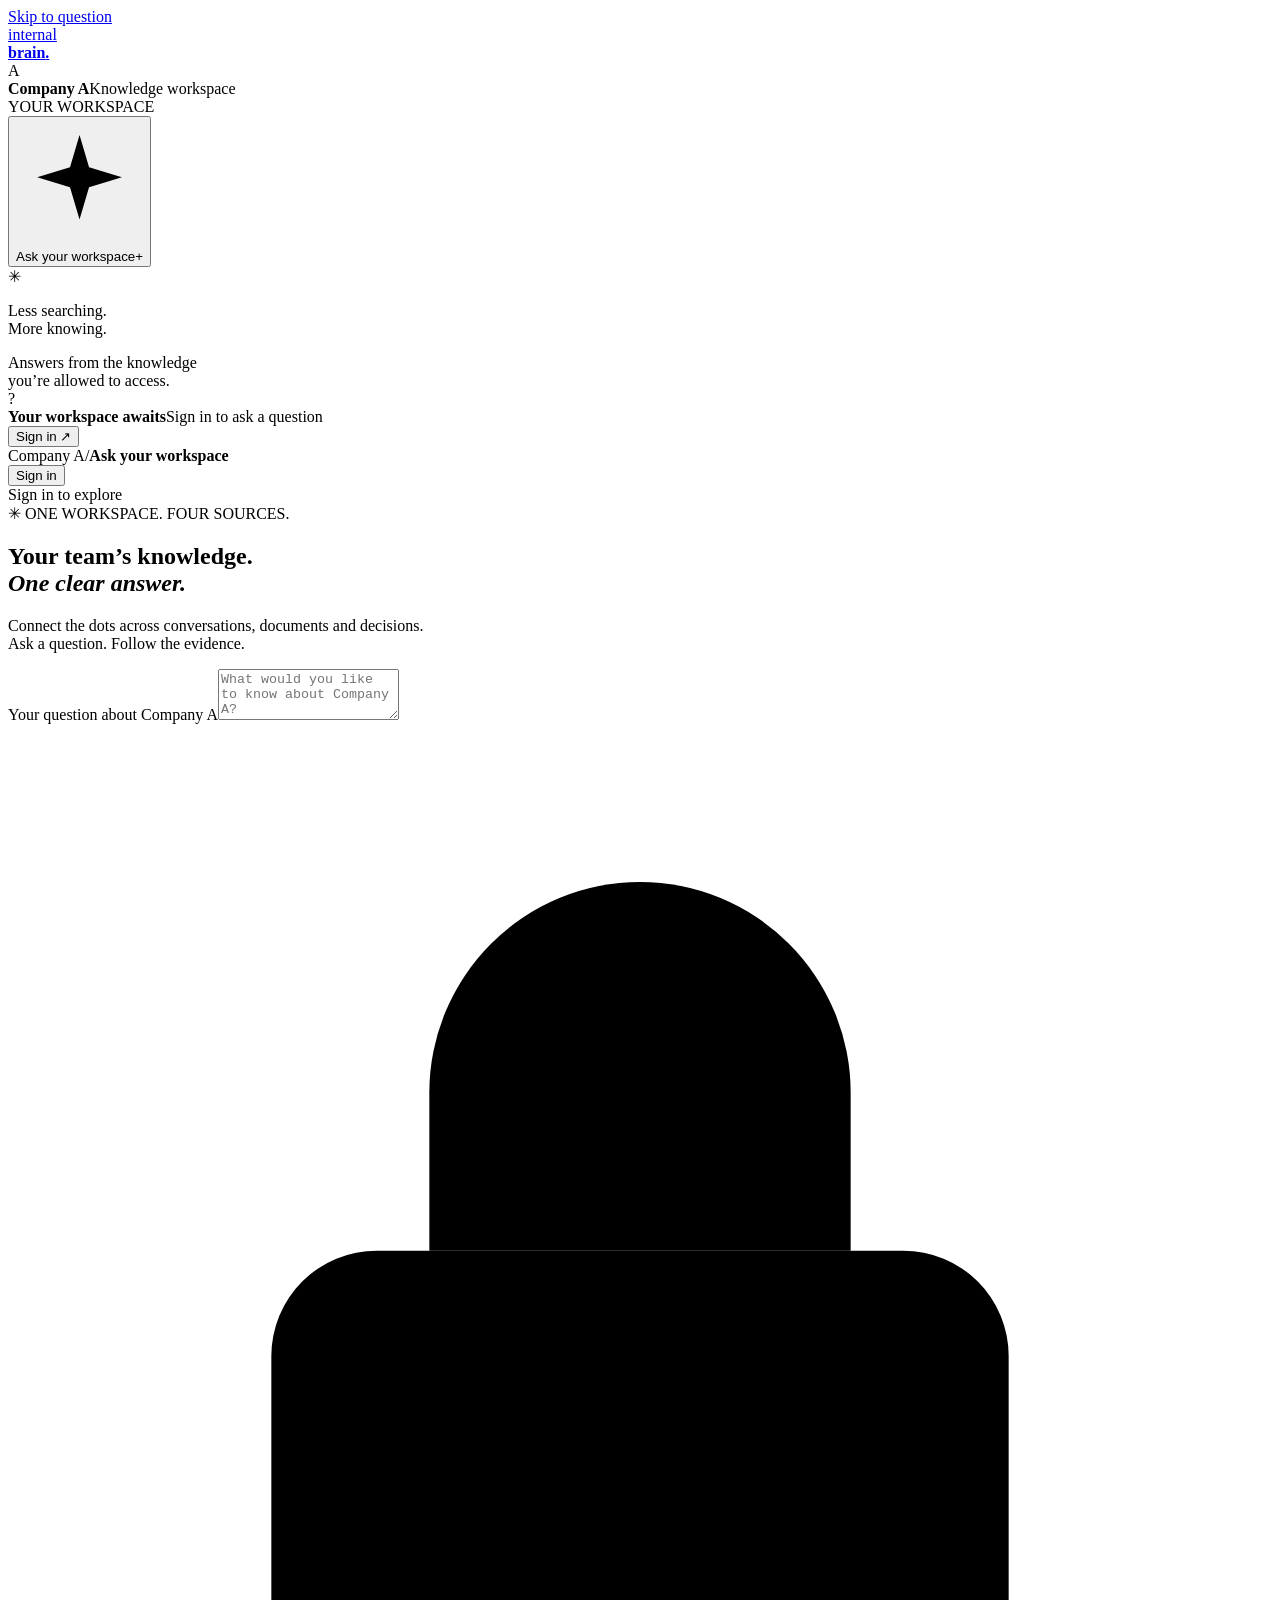
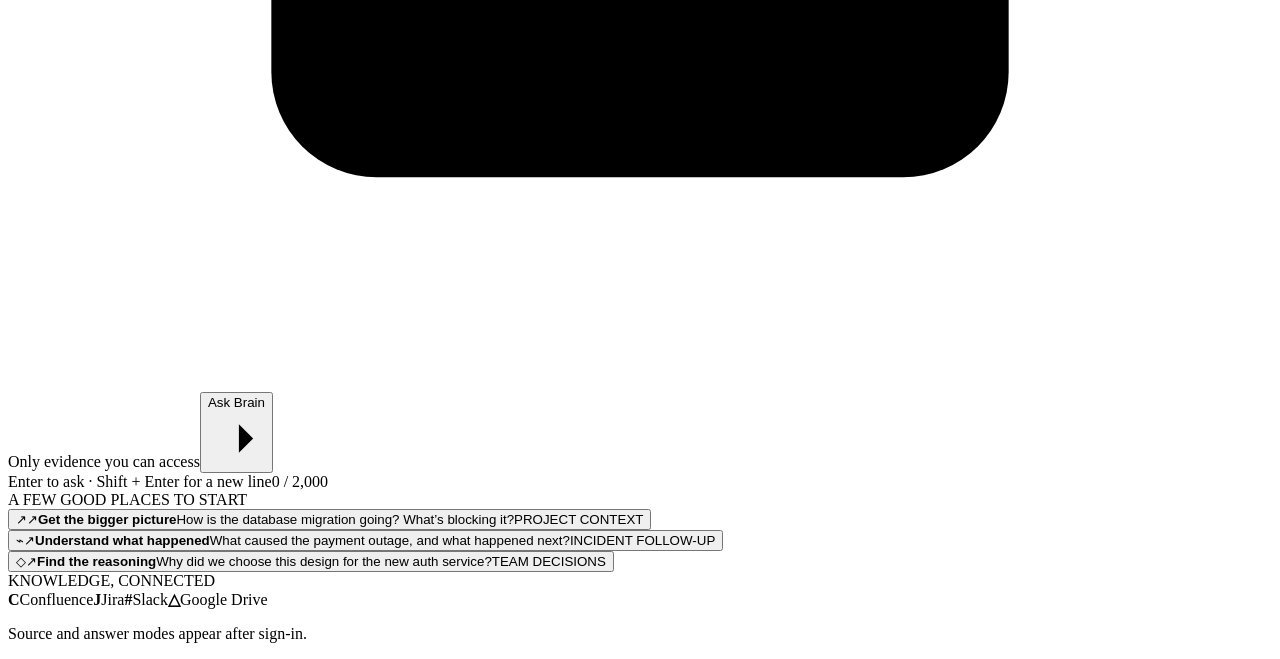
==== internal-brain/app/static/index.html @ 2025dc20 "initial commit for audit testing" ====
<!doctype html>
<html lang="en">
<head>
<meta charset="utf-8"><meta name="viewport" content="width=device-width, initial-scale=1"><meta name="color-scheme" content="light"><meta name="theme-color" content="#f7f7f2"><title>Internal Brain · Company A</title>
<link rel="stylesheet" href="/static/styles.css"><script src="/static/app.js" defer></script>
</head>
<body>
<a class="skip-link" href="#question">Skip to question</a>
<div class="workspace">
<aside class="sidebar" aria-label="Workspace navigation">
<a class="brand" href="/" aria-label="Internal Brain home"><span class="brand-mark" aria-hidden="true"><i></i><i></i><i></i><i></i></span><span>internal<br><strong>brain<span class="brand-dot">.</span></strong></span></a>
<div class="workspace-label"><span class="workspace-avatar">A</span><div><strong>Company A</strong><span>Knowledge workspace</span></div></div>
<div class="nav-heading">YOUR WORKSPACE</div>
<button class="nav-item active" id="new-question" type="button"><svg viewBox="0 0 24 24" aria-hidden="true"><path d="m12 3 1.8 6.1L20 11l-6.2 1.9L12 19l-1.8-6.1L4 11l6.2-1.9L12 3Z"/></svg><span>Ask your workspace</span><span class="nav-plus" aria-hidden="true">+</span></button>
<a class="nav-item" id="console-link" href="/console" hidden><svg viewBox="0 0 24 24" aria-hidden="true"><path d="M12 3 4 6v6c0 5 8 9 8 9s8-4 8-9V6l-8-3Z"/><path d="m8 12 3 3 5-6"/></svg><span>Administration</span><span aria-hidden="true">↗</span></a>
<div class="sidebar-note"><span class="small-star" aria-hidden="true">✳</span><p>Less searching.<br>More knowing.</p><span>Answers from the knowledge<br>you’re allowed to access.</span></div>
<div class="sidebar-footer"><div class="identity"><span class="avatar" id="avatar" aria-hidden="true">?</span><div><strong id="identity-name">Your workspace awaits</strong><span id="identity-role">Sign in to ask a question</span></div></div><button class="account-button" id="account-button" type="button">Sign in <span aria-hidden="true">↗</span></button><button class="logout-button" id="logout-button" type="button" hidden>Sign out</button></div>
</aside>
<main id="main" class="main">
<header class="topbar"><div class="breadcrumb"><span>Company A</span><span aria-hidden="true">/</span><strong>Ask your workspace</strong></div><button class="mobile-account" id="mobile-account" type="button">Sign in</button><div class="session-mode"><span class="status-dot" aria-hidden="true"></span><span id="mode-label">Sign in to explore</span></div></header>
<div class="content">
<section class="intro" id="intro" aria-labelledby="page-title"><div class="eyebrow"><span class="sparkle" aria-hidden="true">✳</span> ONE WORKSPACE. FOUR SOURCES.</div><h1 id="page-title">Your team’s knowledge.<br><em>One clear answer.</em></h1><p class="intro-copy">Connect the dots across conversations, documents and decisions.<br class="wide-only"> Ask a question. Follow the evidence.</p></section>
<section class="question-section" aria-label="Ask a question"><form id="question-form" class="composer"><label class="sr-only" for="question">Your question about Company A</label><textarea id="question" name="question" rows="3" maxlength="2000" placeholder="What would you like to know about Company A?" required></textarea><div class="composer-bottom"><span class="composer-hint"><svg viewBox="0 0 24 24" aria-hidden="true"><rect x="5" y="10" width="14" height="10" rx="2"/><path d="M8 10V7a4 4 0 0 1 8 0v3"/></svg>Only evidence you can access</span><button id="ask-button" class="primary-button" type="submit"><span id="ask-label">Ask Brain</span><svg viewBox="0 0 24 24" aria-hidden="true"><path d="M5 12h14m-6-6 6 6-6 6"/></svg></button></div></form><div class="composer-caption"><span>Enter to ask · Shift + Enter for a new line</span><span id="character-count">0 / 2,000</span></div><div id="form-error" class="inline-error" role="alert" hidden></div></section>
<section id="suggestions" class="suggestions" aria-labelledby="suggestions-title"><div class="section-label" id="suggestions-title">A FEW GOOD PLACES TO START</div><div class="suggestion-grid">
<button class="suggestion-card" type="button" data-question="What's the status of the database migration project and were there any blockers raised in Slack last week?"><span class="card-top"><span class="card-icon teal" aria-hidden="true">↗</span><span class="card-arrow" aria-hidden="true">↗</span></span><strong>Get the bigger picture</strong><span>How is the database migration going? What’s blocking it?</span><span class="card-tag">PROJECT CONTEXT</span></button>
<button class="suggestion-card" type="button" data-question="What was the root cause of the payment outage last quarter, and what follow-up tickets were created?"><span class="card-top"><span class="card-icon amber" aria-hidden="true">⌁</span><span class="card-arrow" aria-hidden="true">↗</span></span><strong>Understand what happened</strong><span>What caused the payment outage, and what happened next?</span><span class="card-tag">INCIDENT FOLLOW-UP</span></button>
<button class="suggestion-card" type="button" data-question="Summarize the design discussion around the new auth service from last sprint's Slack threads and link the Confluence decision doc"><span class="card-top"><span class="card-icon purple" aria-hidden="true">◇</span><span class="card-arrow" aria-hidden="true">↗</span></span><strong>Find the reasoning</strong><span>Why did we choose this design for the new auth service?</span><span class="card-tag">TEAM DECISIONS</span></button>
</div></section>
<section class="working-state" id="working-state" aria-live="polite" hidden><span class="working-orbit" aria-hidden="true"></span><div><strong>Finding the evidence</strong><p>Searching your workspace and preparing an answer.</p></div><button id="cancel-request" class="text-button" type="button">Cancel</button></section>
<section id="answer-section" class="answer-section" aria-labelledby="answer-heading" hidden><div class="answer-header"><div class="answer-brand"><span class="answer-mark" aria-hidden="true">✳</span><div><h2 id="answer-heading">From your workspace</h2><span id="answer-mode" class="answer-mode"></span></div></div><button id="copy-answer" class="icon-button" type="button" aria-label="Copy answer"><svg viewBox="0 0 24 24" aria-hidden="true"><rect x="8" y="8" width="12" height="13" rx="2"/><path d="M15 8V5a2 2 0 0 0-2-2H5a2 2 0 0 0-2 2v9a2 2 0 0 0 2 2h3"/></svg><span id="copy-label">Copy</span></button></div><div id="asked-question" class="asked-question"></div><div id="answer-body" class="answer-body"></div><div id="answer-note" class="answer-note" hidden></div><div id="sources-section" class="sources-section" hidden><div class="sources-heading"><h3>Follow the evidence</h3><span>Open a source to inspect the supporting passages</span></div><div id="source-list" class="source-list"></div></div><div class="answer-footer"><span>AI can miss context. Review the cited evidence before acting.</span><span id="query-reference"></span></div></section>
<footer class="sources-footer"><span class="section-label">KNOWLEDGE, CONNECTED</span><div class="platforms"><span><b class="platform-symbol confluence" aria-hidden="true">C</b>Confluence</span><span><b class="platform-symbol jira" aria-hidden="true">J</b>Jira</span><span><b class="platform-symbol slack" aria-hidden="true">#</b>Slack</span><span><b class="platform-symbol gdrive" aria-hidden="true">△</b>Google Drive</span></div><p id="source-mode-label">Source and answer modes appear after sign-in.</p><a id="mobile-console-link" class="mobile-console" href="/console" hidden>Administration ↗</a></footer>
</div></main></div>
<dialog id="login-dialog" class="login-dialog" aria-labelledby="login-title"><div class="dialog-topline"><span class="eyebrow">WELCOME TO COMPANY A</span><button class="icon-button close-button" id="close-login" type="button" aria-label="Close sign-in">×</button></div><h2 id="login-title">Choose your perspective.</h2><p class="dialog-description">Explore the fictional company with a demo account. Each person has their own source permissions.</p><form id="demo-login-form"><div class="persona-grid" id="persona-grid" role="group" aria-label="Demo personas"></div><p id="persona-description" class="persona-description"></p><button class="primary-button login-submit" id="demo-login-button" type="submit">Continue as Jane</button></form><details class="manual-login"><summary>Sign in with account credentials</summary><form id="credentials-form"><label for="username">Username</label><input id="username" autocomplete="username" name="username" required><label for="password">Password</label><input id="password" type="password" autocomplete="current-password" name="password" required><button class="primary-button" type="submit">Sign in</button></form></details><button id="dialog-logout" class="logout-button" type="button" hidden>Sign out of this account</button><div id="login-error" class="inline-error" role="alert" hidden></div><p class="login-footnote">Demo access requires the server’s demo mode to be enabled.</p></dialog>
<dialog id="evidence-dialog" class="evidence-dialog" aria-labelledby="evidence-title"><div class="evidence-topline"><span class="section-label">SOURCE EVIDENCE</span><button id="close-evidence" class="icon-button close-button" type="button" aria-label="Close source evidence">×</button></div><div id="evidence-content"></div></dialog>
<div id="announcement" class="sr-only" role="status" aria-live="polite"></div><noscript><div class="noscript">Enable JavaScript to sign in and ask questions in Internal Brain.</div></noscript>
</body></html>
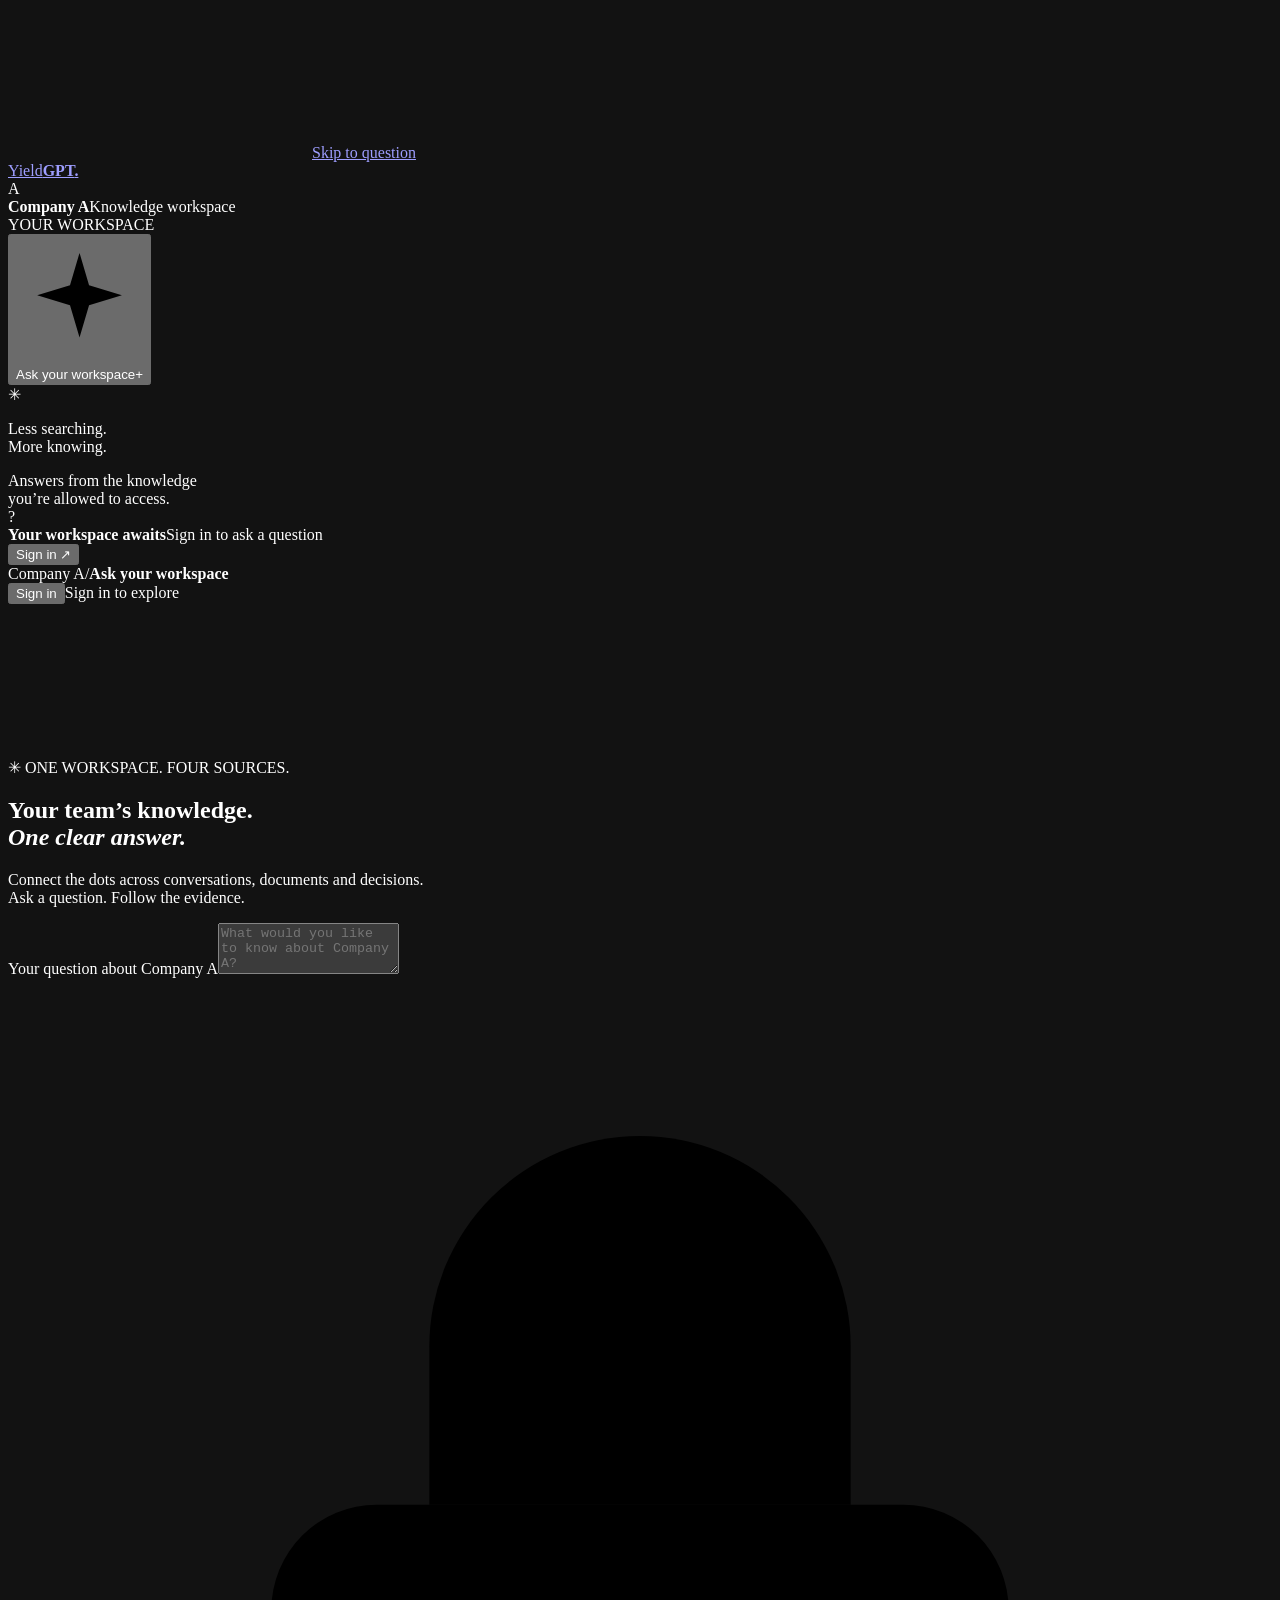
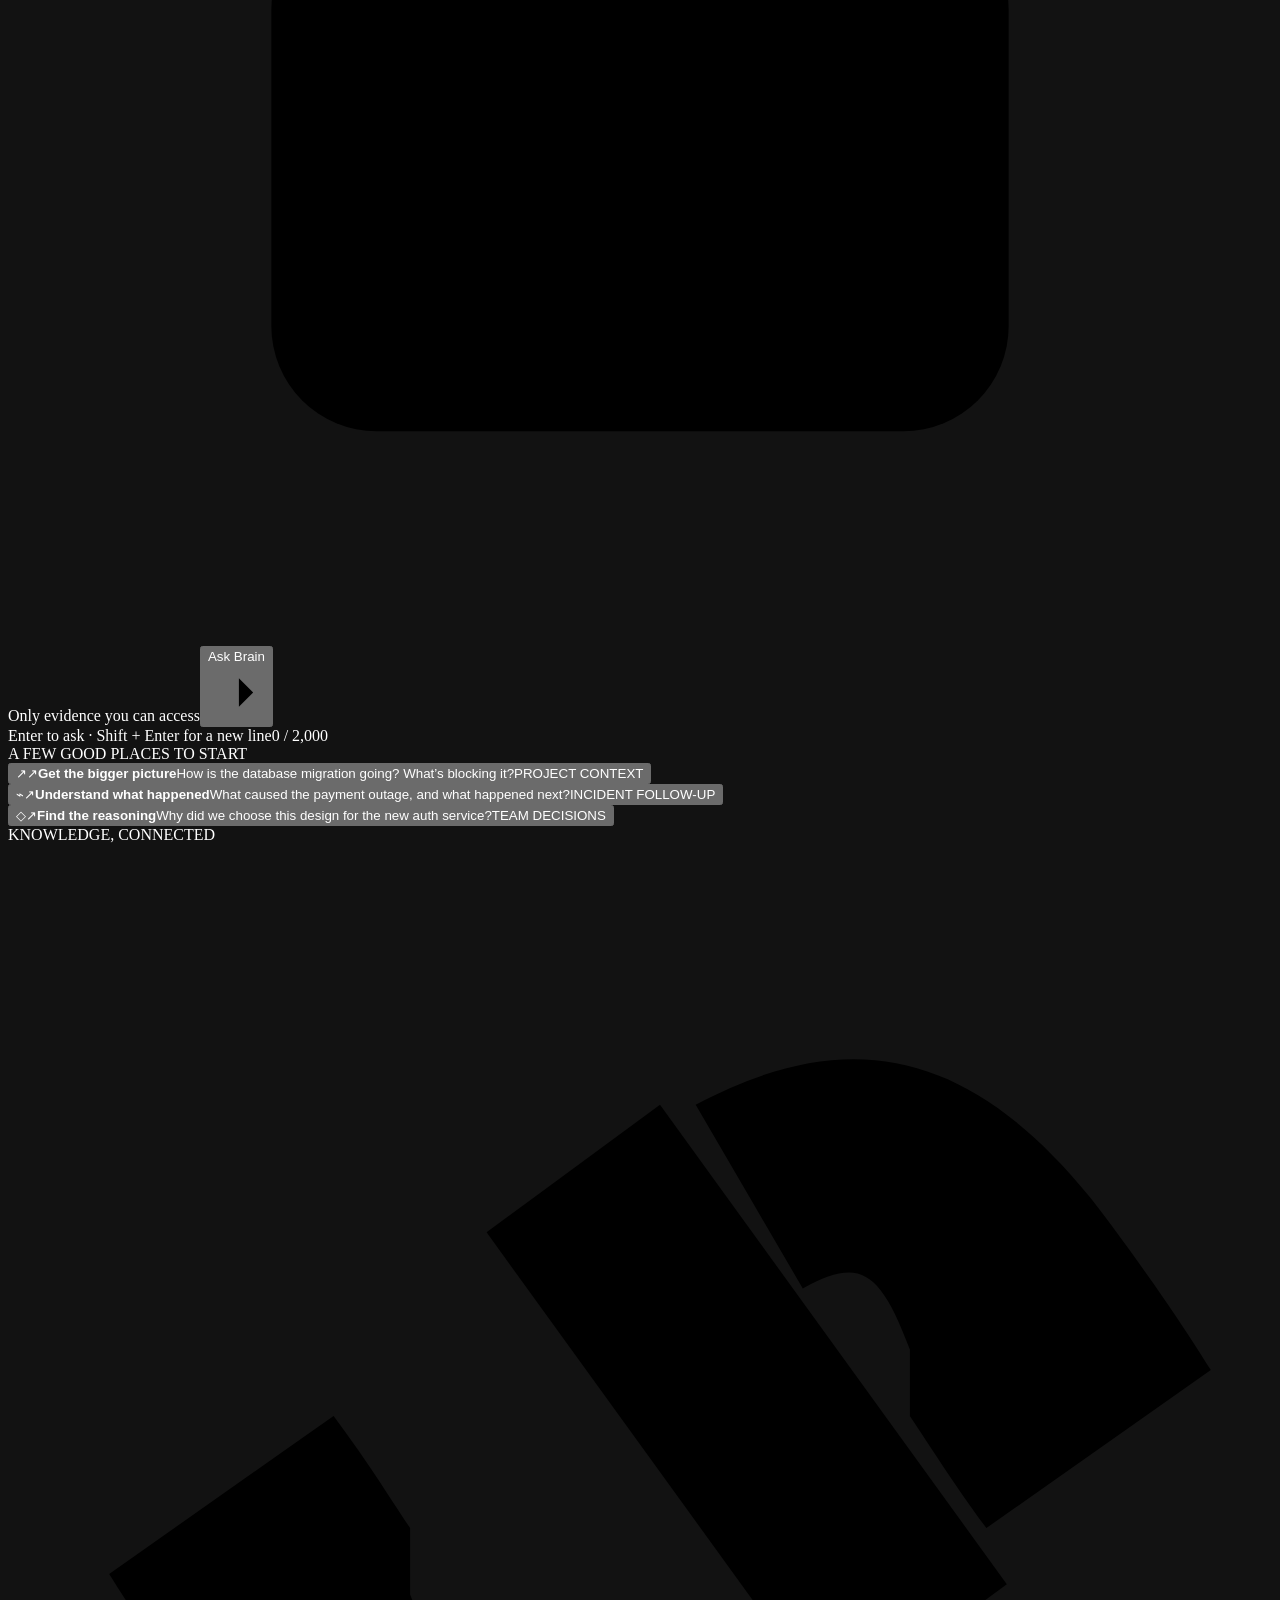
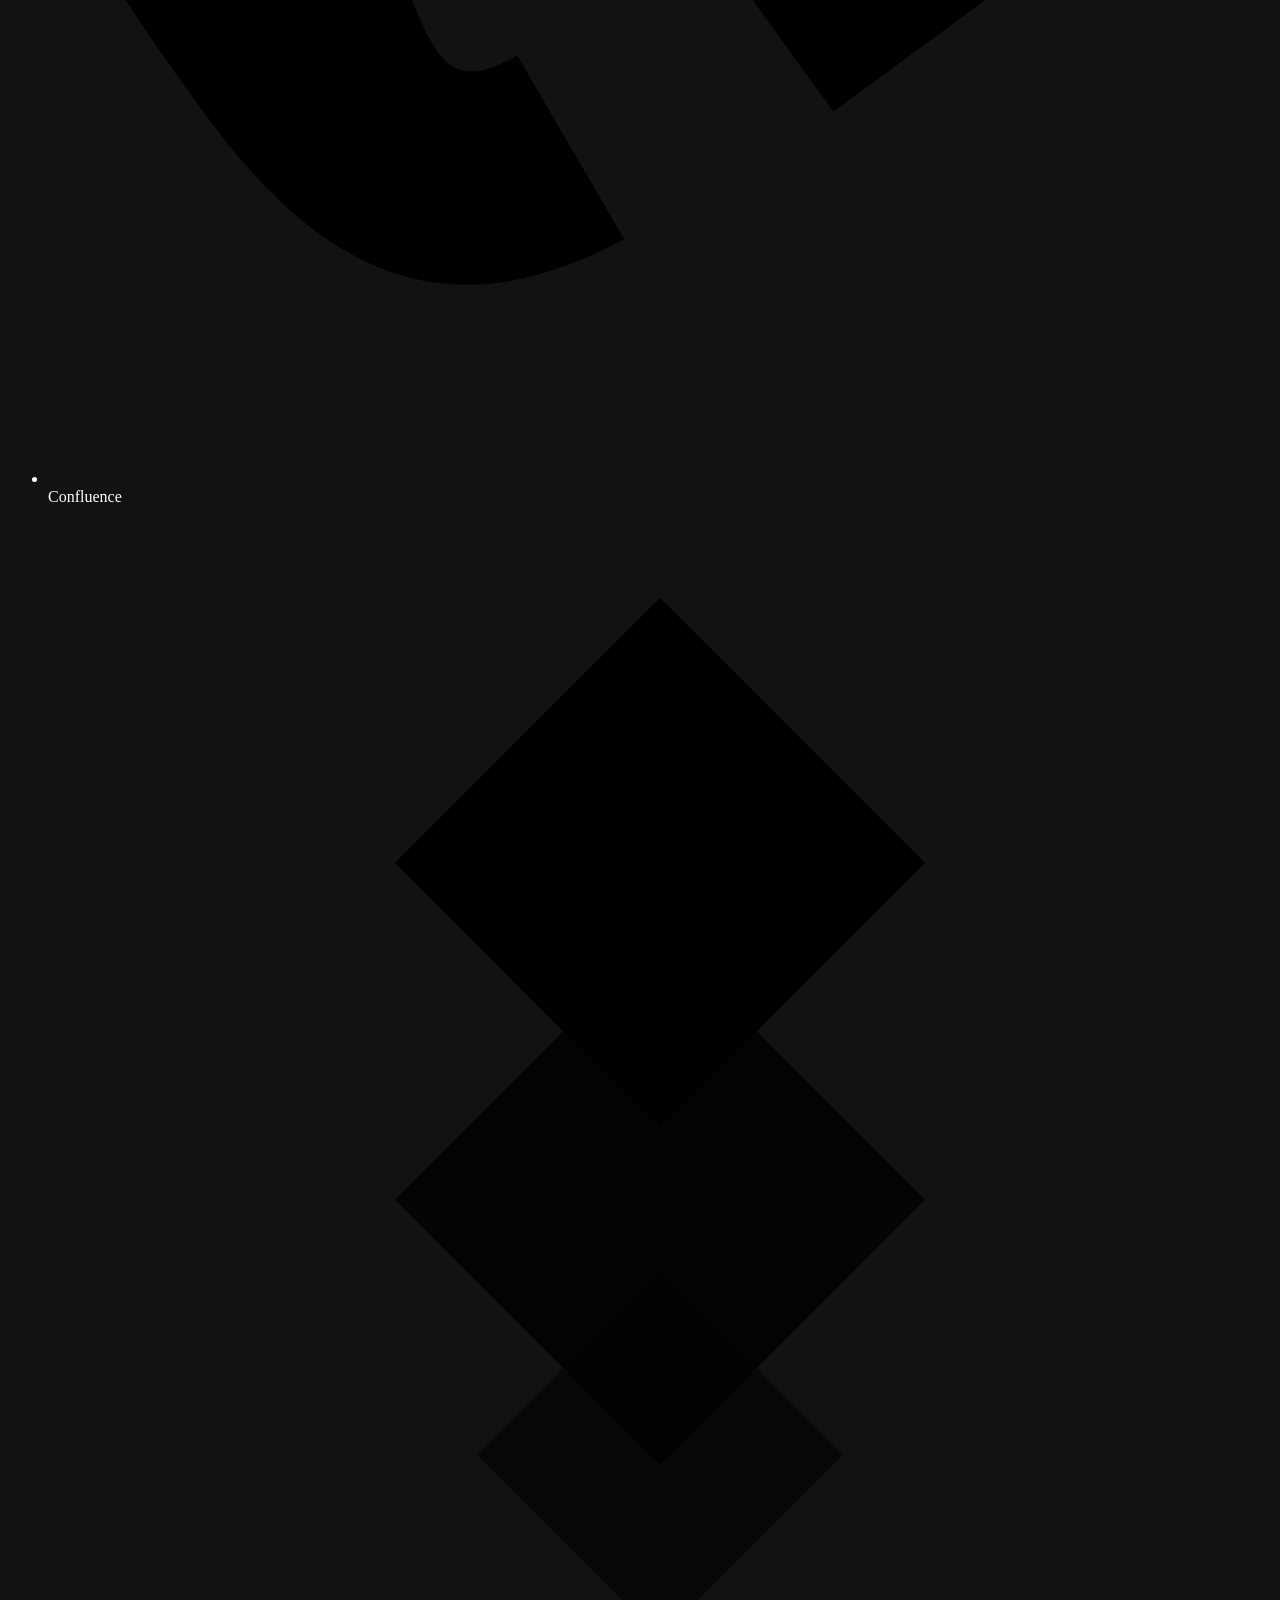
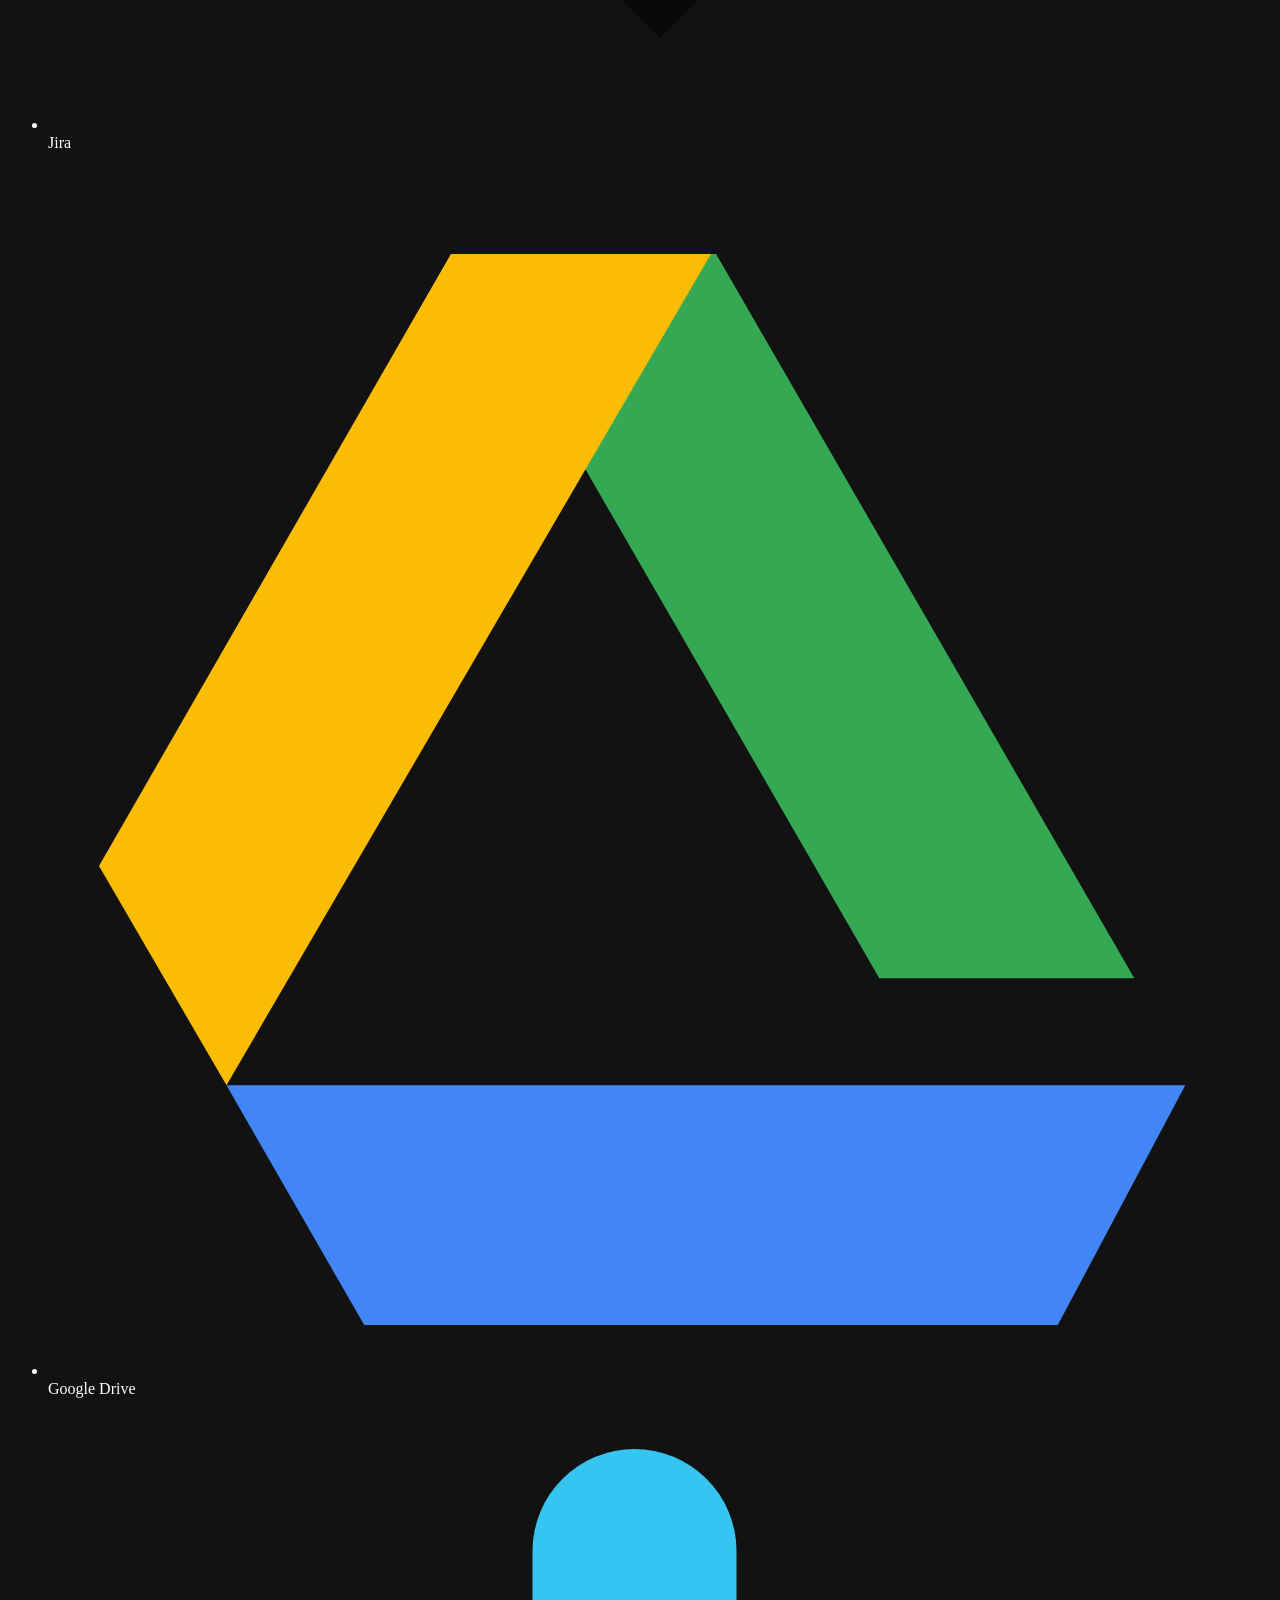
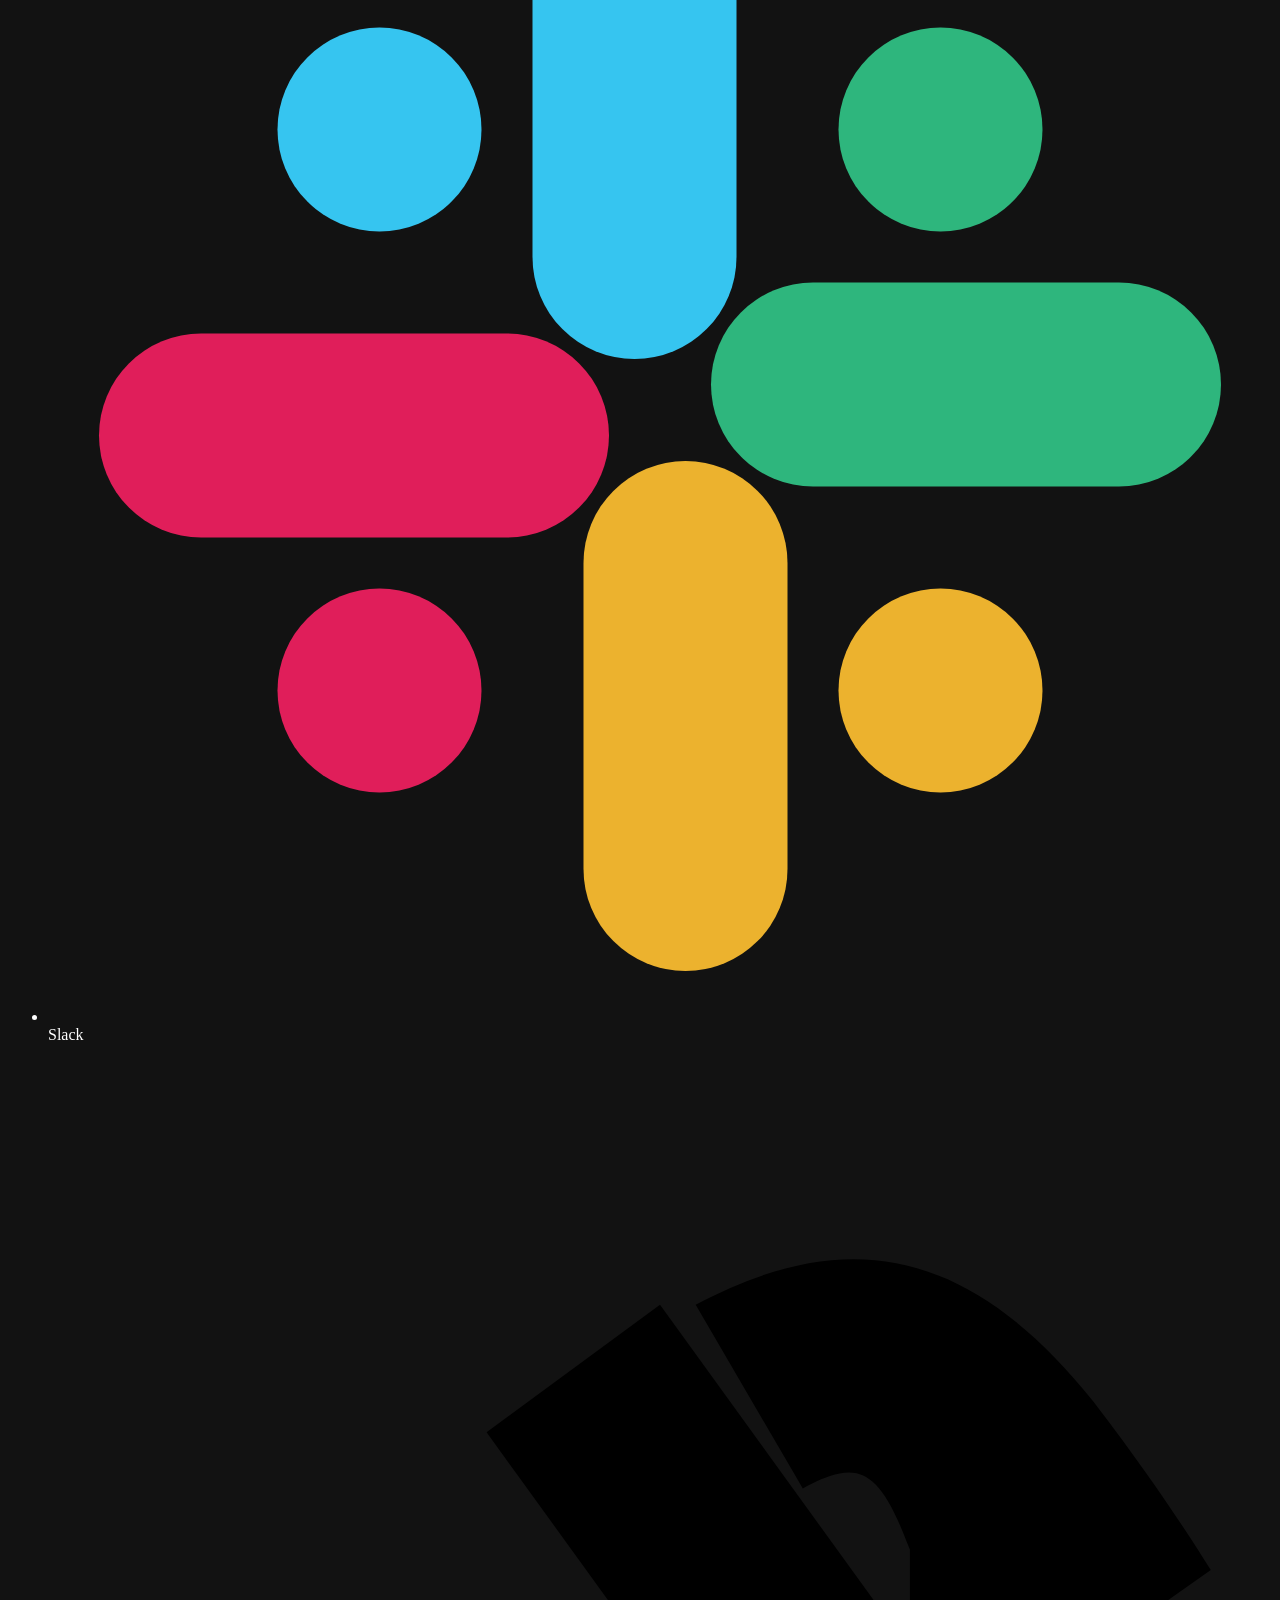
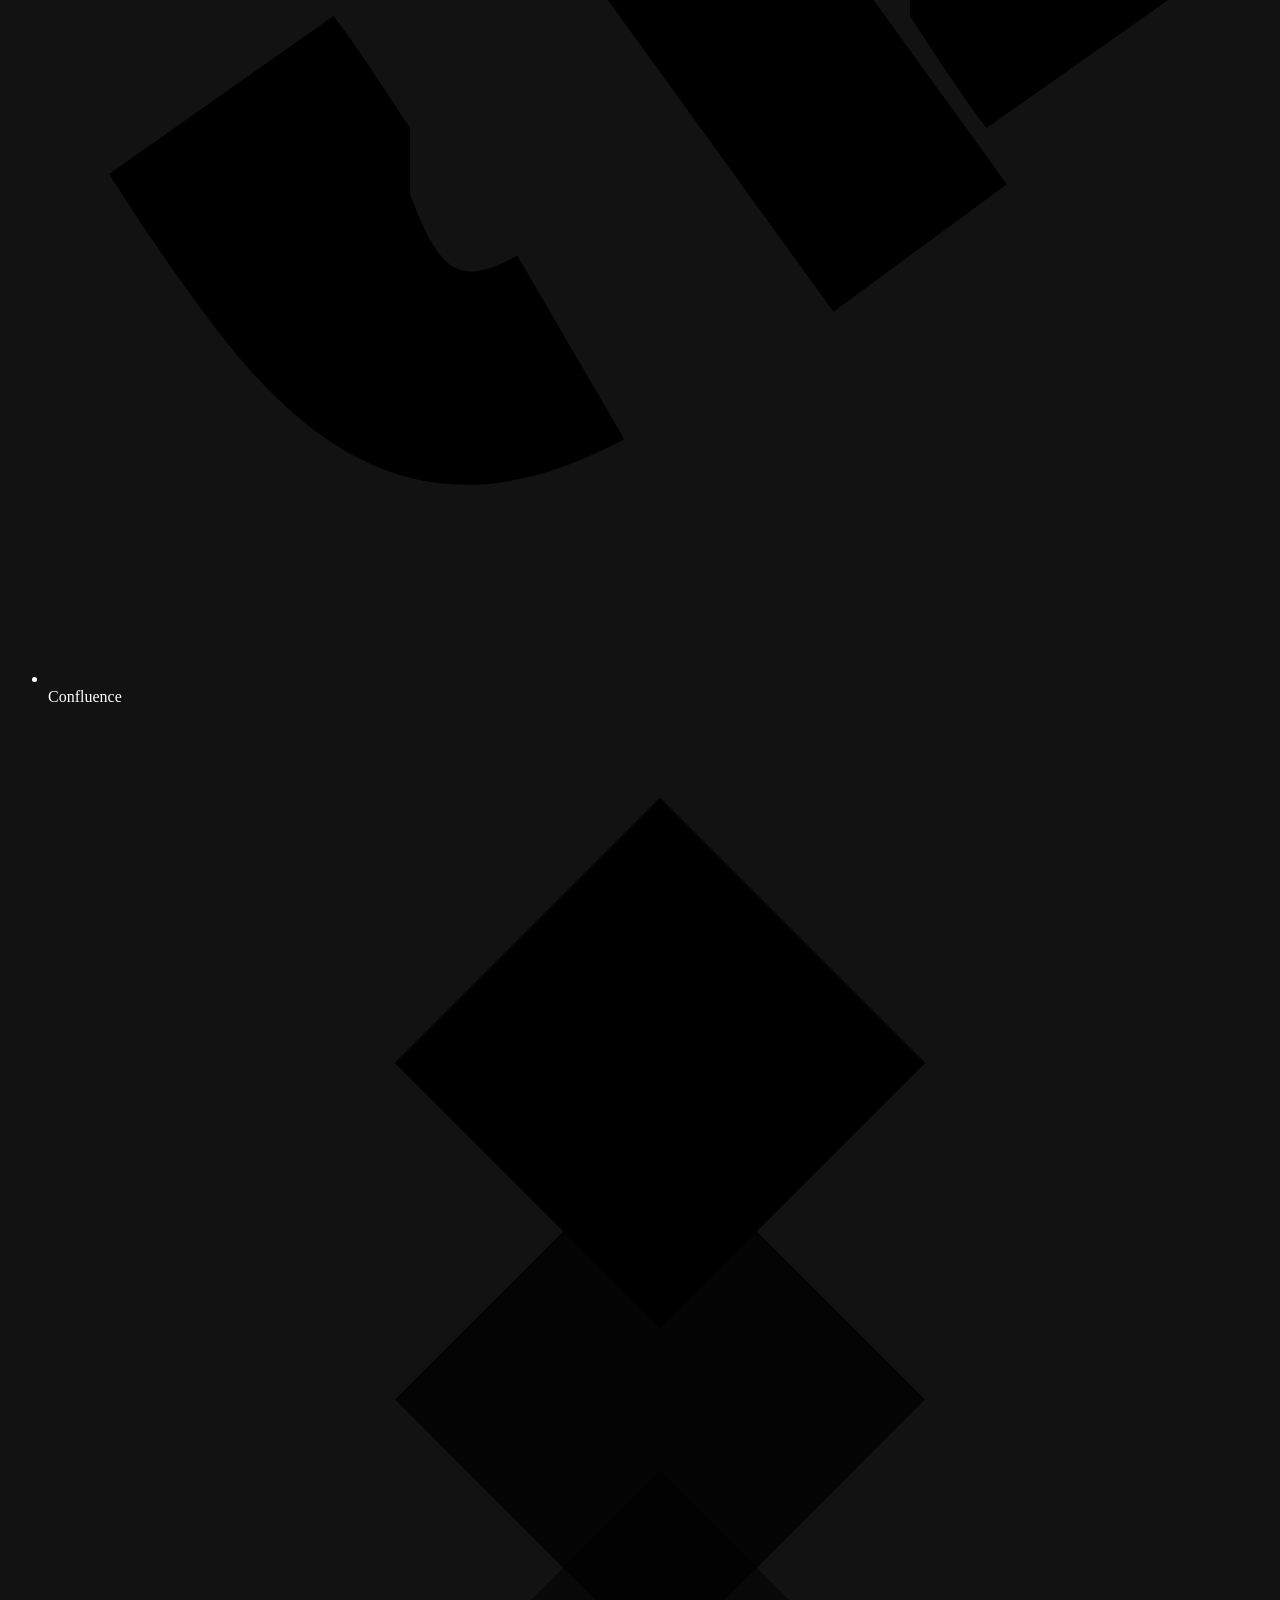
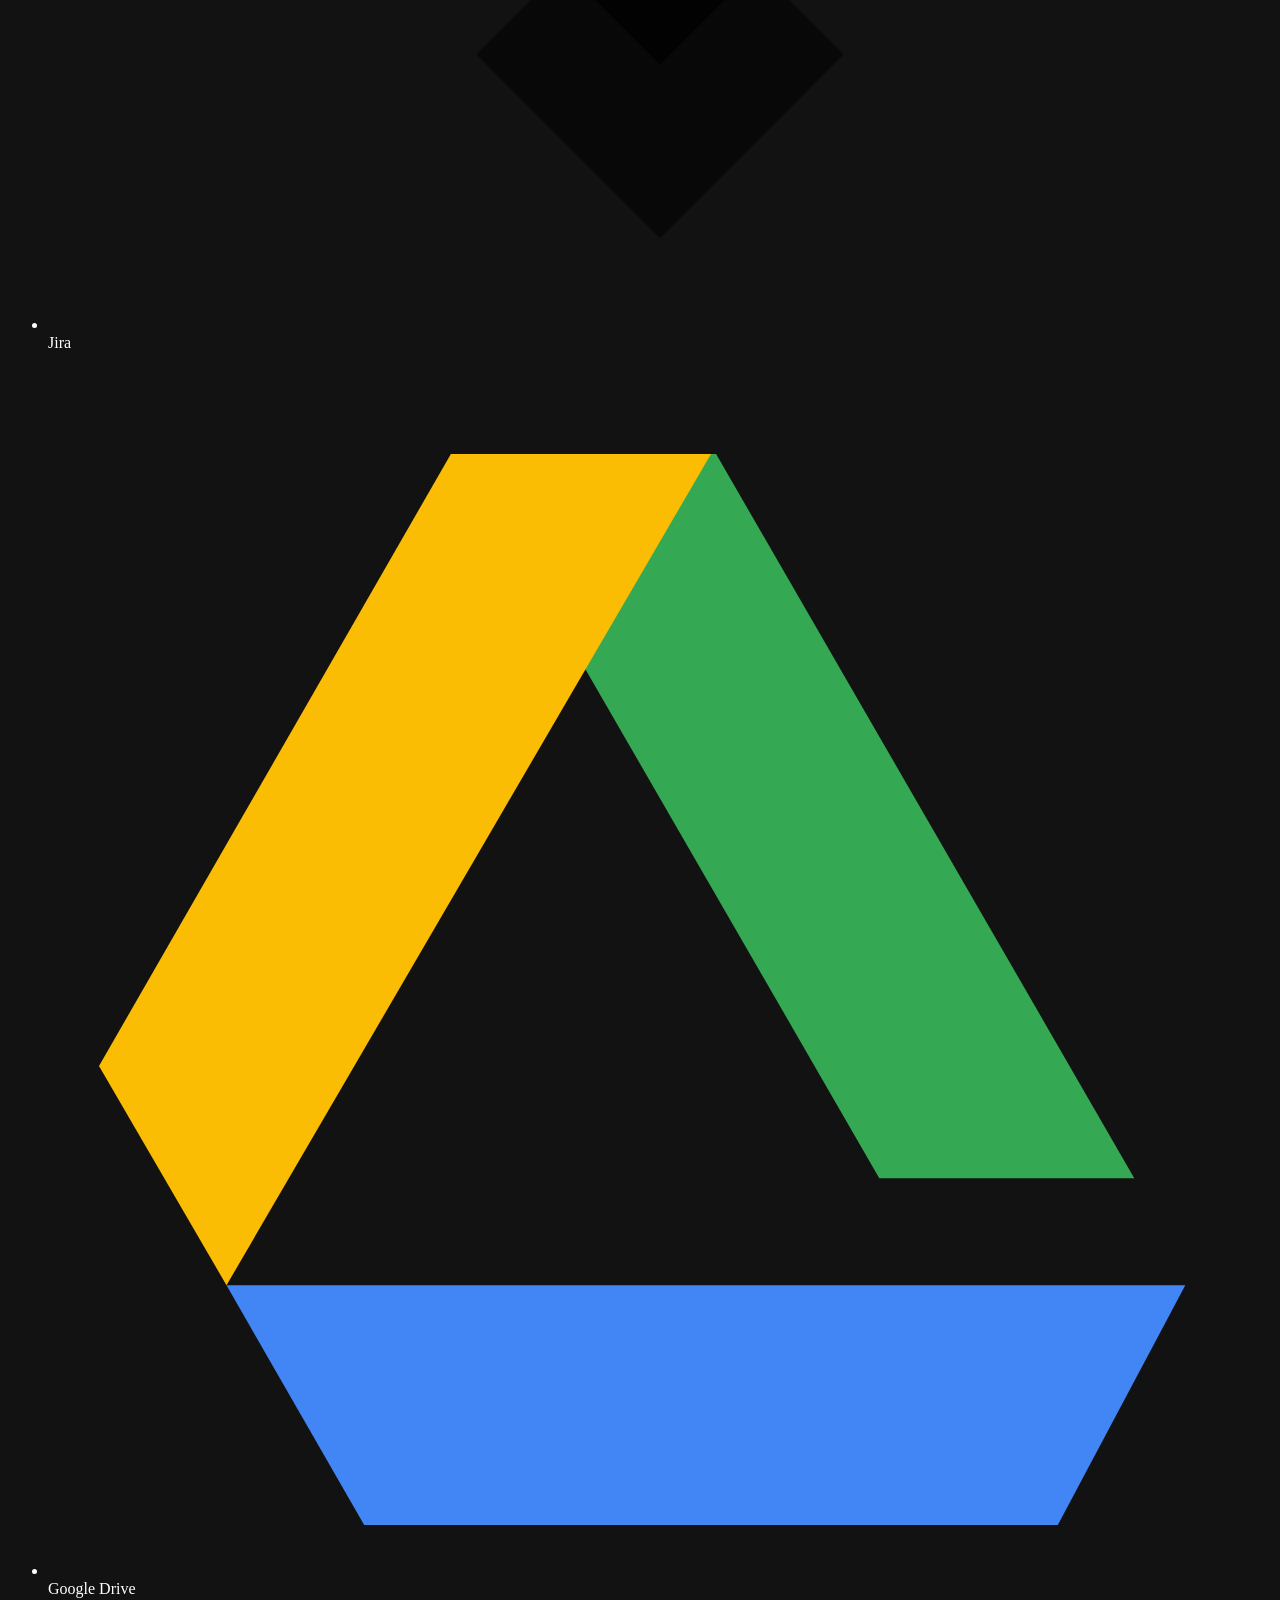
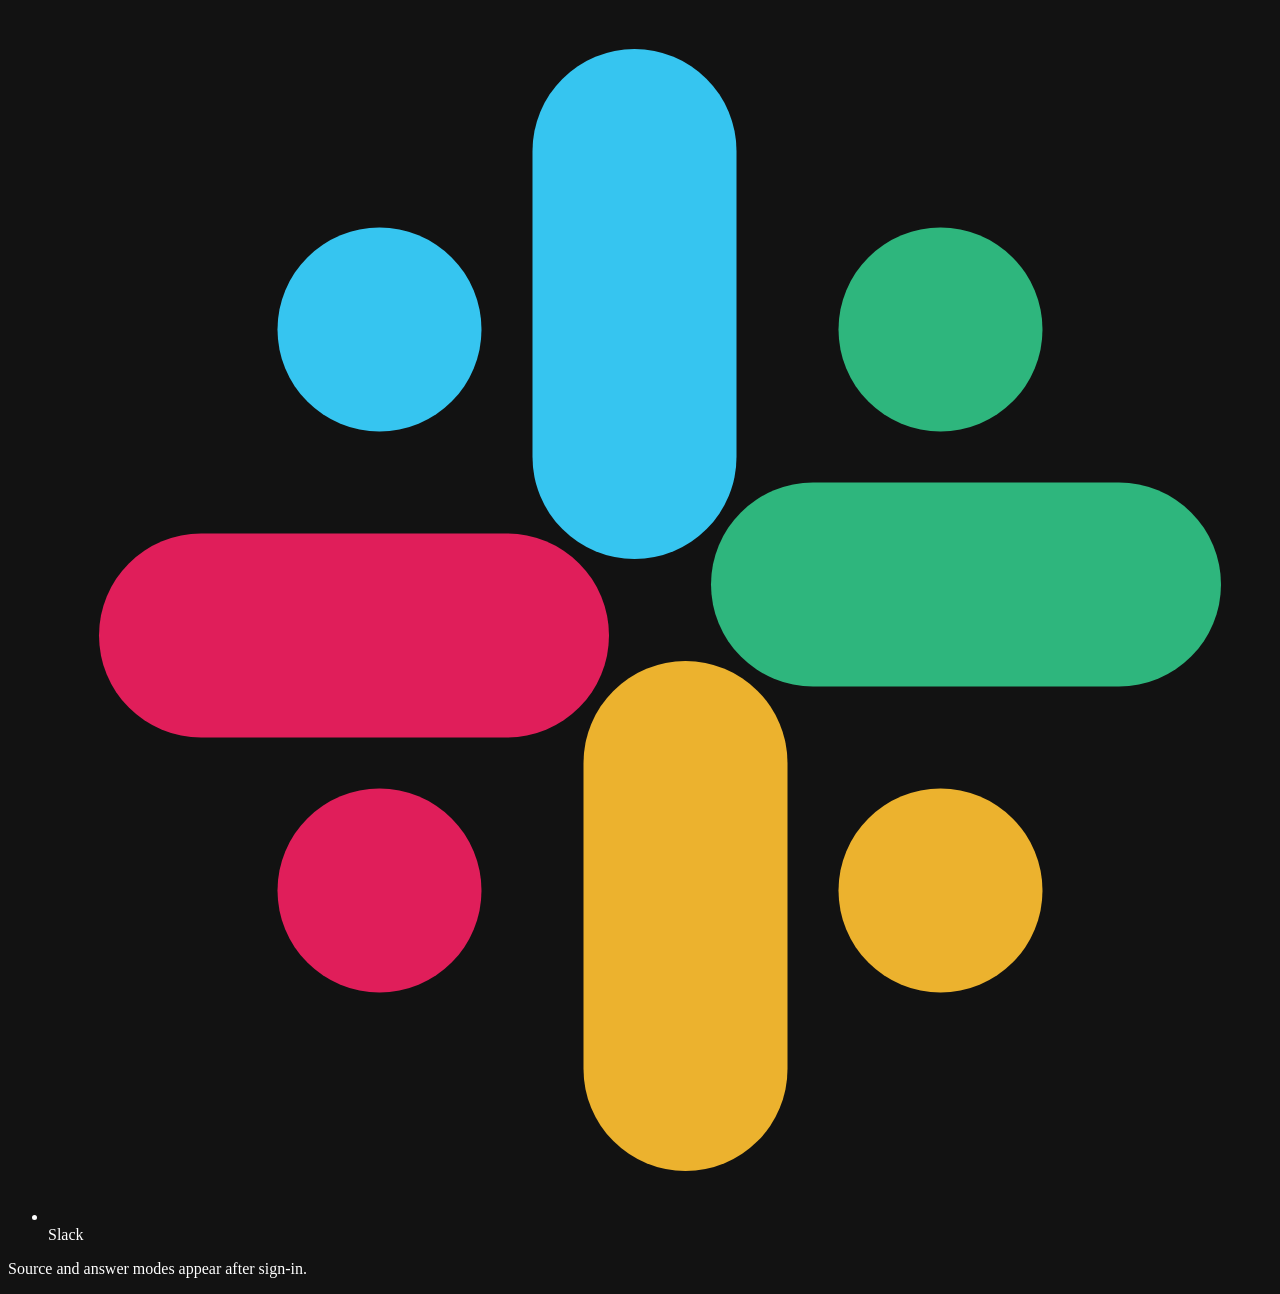
==== commit 86018485: "UI: redesign YieldGPT with Maroon, Teal, and Amber theme (#5) Rebase the YieldGPT UI redesign onto t" ====
--- a/internal-brain/app/static/index.html
+++ b/internal-brain/app/static/index.html
@@ -1,14 +1,15 @@
 <!doctype html>
 <html lang="en">
 <head>
-<meta charset="utf-8"><meta name="viewport" content="width=device-width, initial-scale=1"><meta name="color-scheme" content="light"><meta name="theme-color" content="#f7f7f2"><title>Internal Brain · Company A</title>
+<meta charset="utf-8"><meta name="viewport" content="width=device-width, initial-scale=1"><meta name="color-scheme" content="dark"><meta name="theme-color" content="#200f18"><title>YieldGPT · Company A</title>
 <link rel="stylesheet" href="/static/styles.css"><script src="/static/app.js" defer></script>
 </head>
 <body>
+<canvas class="ascii-cursor" id="ascii-cursor" aria-hidden="true"></canvas>
 <a class="skip-link" href="#question">Skip to question</a>
 <div class="workspace">
 <aside class="sidebar" aria-label="Workspace navigation">
-<a class="brand" href="/" aria-label="Internal Brain home"><span class="brand-mark" aria-hidden="true"><i></i><i></i><i></i><i></i></span><span>internal<br><strong>brain<span class="brand-dot">.</span></strong></span></a>
+<a class="brand" href="/" aria-label="YieldGPT home"><span class="brand-mark" aria-hidden="true"><i></i><i></i><i></i><i></i></span><span>Yield<strong>GPT<span class="brand-dot">.</span></strong></span></a>
 <div class="workspace-label"><span class="workspace-avatar">A</span><div><strong>Company A</strong><span>Knowledge workspace</span></div></div>
 <div class="nav-heading">YOUR WORKSPACE</div>
 <button class="nav-item active" id="new-question" type="button"><svg viewBox="0 0 24 24" aria-hidden="true"><path d="m12 3 1.8 6.1L20 11l-6.2 1.9L12 19l-1.8-6.1L4 11l6.2-1.9L12 3Z"/></svg><span>Ask your workspace</span><span class="nav-plus" aria-hidden="true">+</span></button>
@@ -17,20 +18,22 @@
 <div class="sidebar-footer"><div class="identity"><span class="avatar" id="avatar" aria-hidden="true">?</span><div><strong id="identity-name">Your workspace awaits</strong><span id="identity-role">Sign in to ask a question</span></div></div><button class="account-button" id="account-button" type="button">Sign in <span aria-hidden="true">↗</span></button><button class="logout-button" id="logout-button" type="button" hidden>Sign out</button></div>
 </aside>
 <main id="main" class="main">
-<header class="topbar"><div class="breadcrumb"><span>Company A</span><span aria-hidden="true">/</span><strong>Ask your workspace</strong></div><button class="mobile-account" id="mobile-account" type="button">Sign in</button><div class="session-mode"><span class="status-dot" aria-hidden="true"></span><span id="mode-label">Sign in to explore</span></div></header>
+<header class="topbar"><div class="breadcrumb"><span>Company A</span><span aria-hidden="true">/</span><strong>Ask your workspace</strong></div><button class="mobile-account" id="mobile-account" type="button">Sign in</button><span id="mode-label" class="sr-only">Sign in to explore</span></header>
 <div class="content">
-<section class="intro" id="intro" aria-labelledby="page-title"><div class="eyebrow"><span class="sparkle" aria-hidden="true">✳</span> ONE WORKSPACE. FOUR SOURCES.</div><h1 id="page-title">Your team’s knowledge.<br><em>One clear answer.</em></h1><p class="intro-copy">Connect the dots across conversations, documents and decisions.<br class="wide-only"> Ask a question. Follow the evidence.</p></section>
-<section class="question-section" aria-label="Ask a question"><form id="question-form" class="composer"><label class="sr-only" for="question">Your question about Company A</label><textarea id="question" name="question" rows="3" maxlength="2000" placeholder="What would you like to know about Company A?" required></textarea><div class="composer-bottom"><span class="composer-hint"><svg viewBox="0 0 24 24" aria-hidden="true"><rect x="5" y="10" width="14" height="10" rx="2"/><path d="M8 10V7a4 4 0 0 1 8 0v3"/></svg>Only evidence you can access</span><button id="ask-button" class="primary-button" type="submit"><span id="ask-label">Ask Brain</span><svg viewBox="0 0 24 24" aria-hidden="true"><path d="M5 12h14m-6-6 6 6-6 6"/></svg></button></div></form><div class="composer-caption"><span>Enter to ask · Shift + Enter for a new line</span><span id="character-count">0 / 2,000</span></div><div id="form-error" class="inline-error" role="alert" hidden></div></section>
+<section class="intro" id="intro" aria-labelledby="page-title"><canvas class="shape-waves" id="shape-waves" aria-hidden="true"></canvas><div class="eyebrow"><span class="sparkle" aria-hidden="true">✳</span> ONE WORKSPACE. FOUR SOURCES.</div><h1 id="page-title"><span>Your team’s knowledge.</span><br><em class="stroke-text">One clear answer.</em></h1><p class="intro-copy">Connect the dots across conversations, documents and decisions.<br class="wide-only"> Ask a question. Follow the evidence.</p></section>
+<section class="question-section" aria-label="Ask a question"><form id="question-form" class="composer"><label class="sr-only" for="question">Your question about Company A</label><textarea id="question" name="question" rows="3" maxlength="2000" placeholder="What would you like to know about Company A?" required></textarea><div class="composer-bottom"><span class="composer-hint"><svg viewBox="0 0 24 24" aria-hidden="true"><rect x="5" y="10" width="14" height="10" rx="2"/><path d="M8 10V7a4 4 0 0 1 8 0v3"/></svg>Only evidence you can access</span><button id="ask-button" class="primary-button" type="submit"><span id="ask-label">Ask Brain</span><svg viewBox="0 0 24 24" aria-hidden="true"><path d="M5 12h14m-6-6 6 6-6 6"/></svg></button></div></form><div class="composer-caption"><span>Enter to ask · Shift + Enter for a new line</span><button id="history-button" class="text-button" type="button" hidden>Previous questions</button><span id="character-count">0 / 2,000</span></div><div id="form-error" class="inline-error" role="alert" hidden></div></section>
 <section id="suggestions" class="suggestions" aria-labelledby="suggestions-title"><div class="section-label" id="suggestions-title">A FEW GOOD PLACES TO START</div><div class="suggestion-grid">
 <button class="suggestion-card" type="button" data-question="What's the status of the database migration project and were there any blockers raised in Slack last week?"><span class="card-top"><span class="card-icon teal" aria-hidden="true">↗</span><span class="card-arrow" aria-hidden="true">↗</span></span><strong>Get the bigger picture</strong><span>How is the database migration going? What’s blocking it?</span><span class="card-tag">PROJECT CONTEXT</span></button>
 <button class="suggestion-card" type="button" data-question="What was the root cause of the payment outage last quarter, and what follow-up tickets were created?"><span class="card-top"><span class="card-icon amber" aria-hidden="true">⌁</span><span class="card-arrow" aria-hidden="true">↗</span></span><strong>Understand what happened</strong><span>What caused the payment outage, and what happened next?</span><span class="card-tag">INCIDENT FOLLOW-UP</span></button>
 <button class="suggestion-card" type="button" data-question="Summarize the design discussion around the new auth service from last sprint's Slack threads and link the Confluence decision doc"><span class="card-top"><span class="card-icon purple" aria-hidden="true">◇</span><span class="card-arrow" aria-hidden="true">↗</span></span><strong>Find the reasoning</strong><span>Why did we choose this design for the new auth service?</span><span class="card-tag">TEAM DECISIONS</span></button>
 </div></section>
-<section class="working-state" id="working-state" aria-live="polite" hidden><span class="working-orbit" aria-hidden="true"></span><div><strong>Finding the evidence</strong><p>Searching your workspace and preparing an answer.</p></div><button id="cancel-request" class="text-button" type="button">Cancel</button></section>
+<section class="working-state" id="working-state" aria-live="polite" hidden><span class="lattice-loader" id="lattice-loader" role="status" data-status="working"><span class="lattice-loader__grid" aria-hidden="true"><span class="lattice-loader__cell" style="--ll-delay:0ms"></span><span class="lattice-loader__cell" style="--ll-delay:90ms"></span><span class="lattice-loader__cell" style="--ll-delay:180ms"></span><span class="lattice-loader__cell" style="--ll-delay:630ms"></span><span class="lattice-loader__cell" data-hole></span><span class="lattice-loader__cell" style="--ll-delay:270ms"></span><span class="lattice-loader__cell" style="--ll-delay:540ms"></span><span class="lattice-loader__cell" style="--ll-delay:450ms"></span><span class="lattice-loader__cell" style="--ll-delay:360ms"></span></span><span class="lattice-loader__label">Finding evidence</span><span class="lattice-loader__timer" id="lattice-timer" aria-hidden="true">0.0s</span><span class="sr-only">Finding evidence, in progress</span></span><p>Checking current permissions and ranking the strongest sources.</p><button id="cancel-request" class="text-button" type="button">Cancel</button></section>
 <section id="answer-section" class="answer-section" aria-labelledby="answer-heading" hidden><div class="answer-header"><div class="answer-brand"><span class="answer-mark" aria-hidden="true">✳</span><div><h2 id="answer-heading">From your workspace</h2><span id="answer-mode" class="answer-mode"></span></div></div><button id="copy-answer" class="icon-button" type="button" aria-label="Copy answer"><svg viewBox="0 0 24 24" aria-hidden="true"><rect x="8" y="8" width="12" height="13" rx="2"/><path d="M15 8V5a2 2 0 0 0-2-2H5a2 2 0 0 0-2 2v9a2 2 0 0 0 2 2h3"/></svg><span id="copy-label">Copy</span></button></div><div id="asked-question" class="asked-question"></div><div id="answer-body" class="answer-body"></div><div id="answer-note" class="answer-note" hidden></div><div id="sources-section" class="sources-section" hidden><div class="sources-heading"><h3>Follow the evidence</h3><span>Open a source to inspect the supporting passages</span></div><div id="source-list" class="source-list"></div></div><div class="answer-footer"><span>AI can miss context. Review the cited evidence before acting.</span><span id="query-reference"></span></div></section>
-<footer class="sources-footer"><span class="section-label">KNOWLEDGE, CONNECTED</span><div class="platforms"><span><b class="platform-symbol confluence" aria-hidden="true">C</b>Confluence</span><span><b class="platform-symbol jira" aria-hidden="true">J</b>Jira</span><span><b class="platform-symbol slack" aria-hidden="true">#</b>Slack</span><span><b class="platform-symbol gdrive" aria-hidden="true">△</b>Google Drive</span></div><p id="source-mode-label">Source and answer modes appear after sign-in.</p><a id="mobile-console-link" class="mobile-console" href="/console" hidden>Administration ↗</a></footer>
+<footer class="sources-footer"><span class="section-label">KNOWLEDGE, CONNECTED</span><div class="logo-loop" role="region" aria-label="Connected knowledge sources"><div class="logo-loop__track"><ul class="logo-loop__list" role="list"><li class="logo-loop__item"><span class="source-logo source-logo--confluence" aria-hidden="true"><svg viewBox="0 0 24 24"><path d="M7.1 13.1c-.4-.6-.9-1.4-1.5-2.2L1.2 14c.5.8 1.3 2 2.3 3.3 2.4 3 4.8 3.5 7.8 1.9l-2.1-3.6c-1.1.6-1.5.4-2.1-1.2Z"/><path d="M16.9 10.9c.4.6.9 1.4 1.5 2.2l4.4-3.1c-.5-.8-1.3-2-2.3-3.3-2.4-3-4.8-3.5-7.8-1.9l2.1 3.6c1.1-.6 1.5-.4 2.1 1.2Z"/><path d="m8.6 7.3 6.8 9.4 3.4-2.5L12 4.8Z"/></svg></span><span>Confluence</span></li><li class="logo-loop__item"><span class="source-logo source-logo--jira" aria-hidden="true"><svg viewBox="0 0 24 24"><path d="m12 1.8 5.2 5.2L12 12.2 6.8 7 12 1.8Z"/><path d="m12 8.4 5.2 5.2-5.2 5.2-5.2-5.2L12 8.4Z" opacity=".78"/><path d="m12 15 3.6 3.6L12 22.2l-3.6-3.6L12 15Z" opacity=".55"/></svg></span><span>Jira</span></li><li class="logo-loop__item"><span class="source-logo source-logo--drive" aria-hidden="true"><svg viewBox="0 0 24 24"><path fill="#34a853" d="M8.1 2h5l8.2 14.2h-5L8.1 2Z"/><path fill="#fbbc04" d="M7.9 2 1 14l2.5 4.3L13 2H7.9Z"/><path fill="#4285f4" d="M3.5 18.3 6.2 23h13.6l2.5-4.7H3.5Z"/></svg></span><span>Google Drive</span></li><li class="logo-loop__item"><span class="source-logo source-logo--slack" aria-hidden="true"><svg viewBox="0 0 24 24"><rect fill="#36c5f0" x="9.5" y="1" width="4" height="10" rx="2"/><rect fill="#2eb67d" x="13" y="9.5" width="10" height="4" rx="2"/><rect fill="#ecb22e" x="10.5" y="13" width="4" height="10" rx="2"/><rect fill="#e01e5a" x="1" y="10.5" width="10" height="4" rx="2"/><circle fill="#36c5f0" cx="6.5" cy="6.5" r="2"/><circle fill="#2eb67d" cx="17.5" cy="6.5" r="2"/><circle fill="#ecb22e" cx="17.5" cy="17.5" r="2"/><circle fill="#e01e5a" cx="6.5" cy="17.5" r="2"/></svg></span><span>Slack</span></li></ul><ul class="logo-loop__list" role="list" aria-hidden="true"><li class="logo-loop__item"><span class="source-logo source-logo--confluence" aria-hidden="true"><svg viewBox="0 0 24 24"><path d="M7.1 13.1c-.4-.6-.9-1.4-1.5-2.2L1.2 14c.5.8 1.3 2 2.3 3.3 2.4 3 4.8 3.5 7.8 1.9l-2.1-3.6c-1.1.6-1.5.4-2.1-1.2Z"/><path d="M16.9 10.9c.4.6.9 1.4 1.5 2.2l4.4-3.1c-.5-.8-1.3-2-2.3-3.3-2.4-3-4.8-3.5-7.8-1.9l2.1 3.6c1.1-.6 1.5-.4 2.1 1.2Z"/><path d="m8.6 7.3 6.8 9.4 3.4-2.5L12 4.8Z"/></svg></span><span>Confluence</span></li><li class="logo-loop__item"><span class="source-logo source-logo--jira" aria-hidden="true"><svg viewBox="0 0 24 24"><path d="m12 1.8 5.2 5.2L12 12.2 6.8 7 12 1.8Z"/><path d="m12 8.4 5.2 5.2-5.2 5.2-5.2-5.2L12 8.4Z" opacity=".78"/><path d="m12 15 3.6 3.6L12 22.2l-3.6-3.6L12 15Z" opacity=".55"/></svg></span><span>Jira</span></li><li class="logo-loop__item"><span class="source-logo source-logo--drive" aria-hidden="true"><svg viewBox="0 0 24 24"><path fill="#34a853" d="M8.1 2h5l8.2 14.2h-5L8.1 2Z"/><path fill="#fbbc04" d="M7.9 2 1 14l2.5 4.3L13 2H7.9Z"/><path fill="#4285f4" d="M3.5 18.3 6.2 23h13.6l2.5-4.7H3.5Z"/></svg></span><span>Google Drive</span></li><li class="logo-loop__item"><span class="source-logo source-logo--slack" aria-hidden="true"><svg viewBox="0 0 24 24"><rect fill="#36c5f0" x="9.5" y="1" width="4" height="10" rx="2"/><rect fill="#2eb67d" x="13" y="9.5" width="10" height="4" rx="2"/><rect fill="#ecb22e" x="10.5" y="13" width="4" height="10" rx="2"/><rect fill="#e01e5a" x="1" y="10.5" width="10" height="4" rx="2"/><circle fill="#36c5f0" cx="6.5" cy="6.5" r="2"/><circle fill="#2eb67d" cx="17.5" cy="6.5" r="2"/><circle fill="#ecb22e" cx="17.5" cy="17.5" r="2"/><circle fill="#e01e5a" cx="6.5" cy="17.5" r="2"/></svg></span><span>Slack</span></li></ul></div></div><p id="source-mode-label">Source and answer modes appear after sign-in.</p><a id="mobile-console-link" class="mobile-console" href="/console" hidden>Administration ↗</a></footer>
 </div></main></div>
 <dialog id="login-dialog" class="login-dialog" aria-labelledby="login-title"><div class="dialog-topline"><span class="eyebrow">WELCOME TO COMPANY A</span><button class="icon-button close-button" id="close-login" type="button" aria-label="Close sign-in">×</button></div><h2 id="login-title">Choose your perspective.</h2><p class="dialog-description">Explore the fictional company with a demo account. Each person has their own source permissions.</p><form id="demo-login-form"><div class="persona-grid" id="persona-grid" role="group" aria-label="Demo personas"></div><p id="persona-description" class="persona-description"></p><button class="primary-button login-submit" id="demo-login-button" type="submit">Continue as Jane</button></form><details class="manual-login"><summary>Sign in with account credentials</summary><form id="credentials-form"><label for="username">Username</label><input id="username" autocomplete="username" name="username" required><label for="password">Password</label><input id="password" type="password" autocomplete="current-password" name="password" required><button class="primary-button" type="submit">Sign in</button></form></details><button id="dialog-logout" class="logout-button" type="button" hidden>Sign out of this account</button><div id="login-error" class="inline-error" role="alert" hidden></div><p class="login-footnote">Demo access requires the server’s demo mode to be enabled.</p></dialog>
 <dialog id="evidence-dialog" class="evidence-dialog" aria-labelledby="evidence-title"><div class="evidence-topline"><span class="section-label">SOURCE EVIDENCE</span><button id="close-evidence" class="icon-button close-button" type="button" aria-label="Close source evidence">×</button></div><div id="evidence-content"></div></dialog>
-<div id="announcement" class="sr-only" role="status" aria-live="polite"></div><noscript><div class="noscript">Enable JavaScript to sign in and ask questions in Internal Brain.</div></noscript>
+<dialog id="history-dialog" class="evidence-dialog" aria-labelledby="history-title"><div class="evidence-topline"><h2 id="history-title">Previous questions</h2><button id="close-history" class="icon-button close-button" type="button" aria-label="Close previous questions">×</button></div><p>Revisit a question using today’s information and your current access. Saved answers are never reused.</p><div id="history-content"></div></dialog>
+<div id="announcement" class="sr-only" role="status" aria-live="polite"></div><noscript><div class="noscript">Enable JavaScript to sign in and ask questions in YieldGPT.</div></noscript>
 </body></html>
+
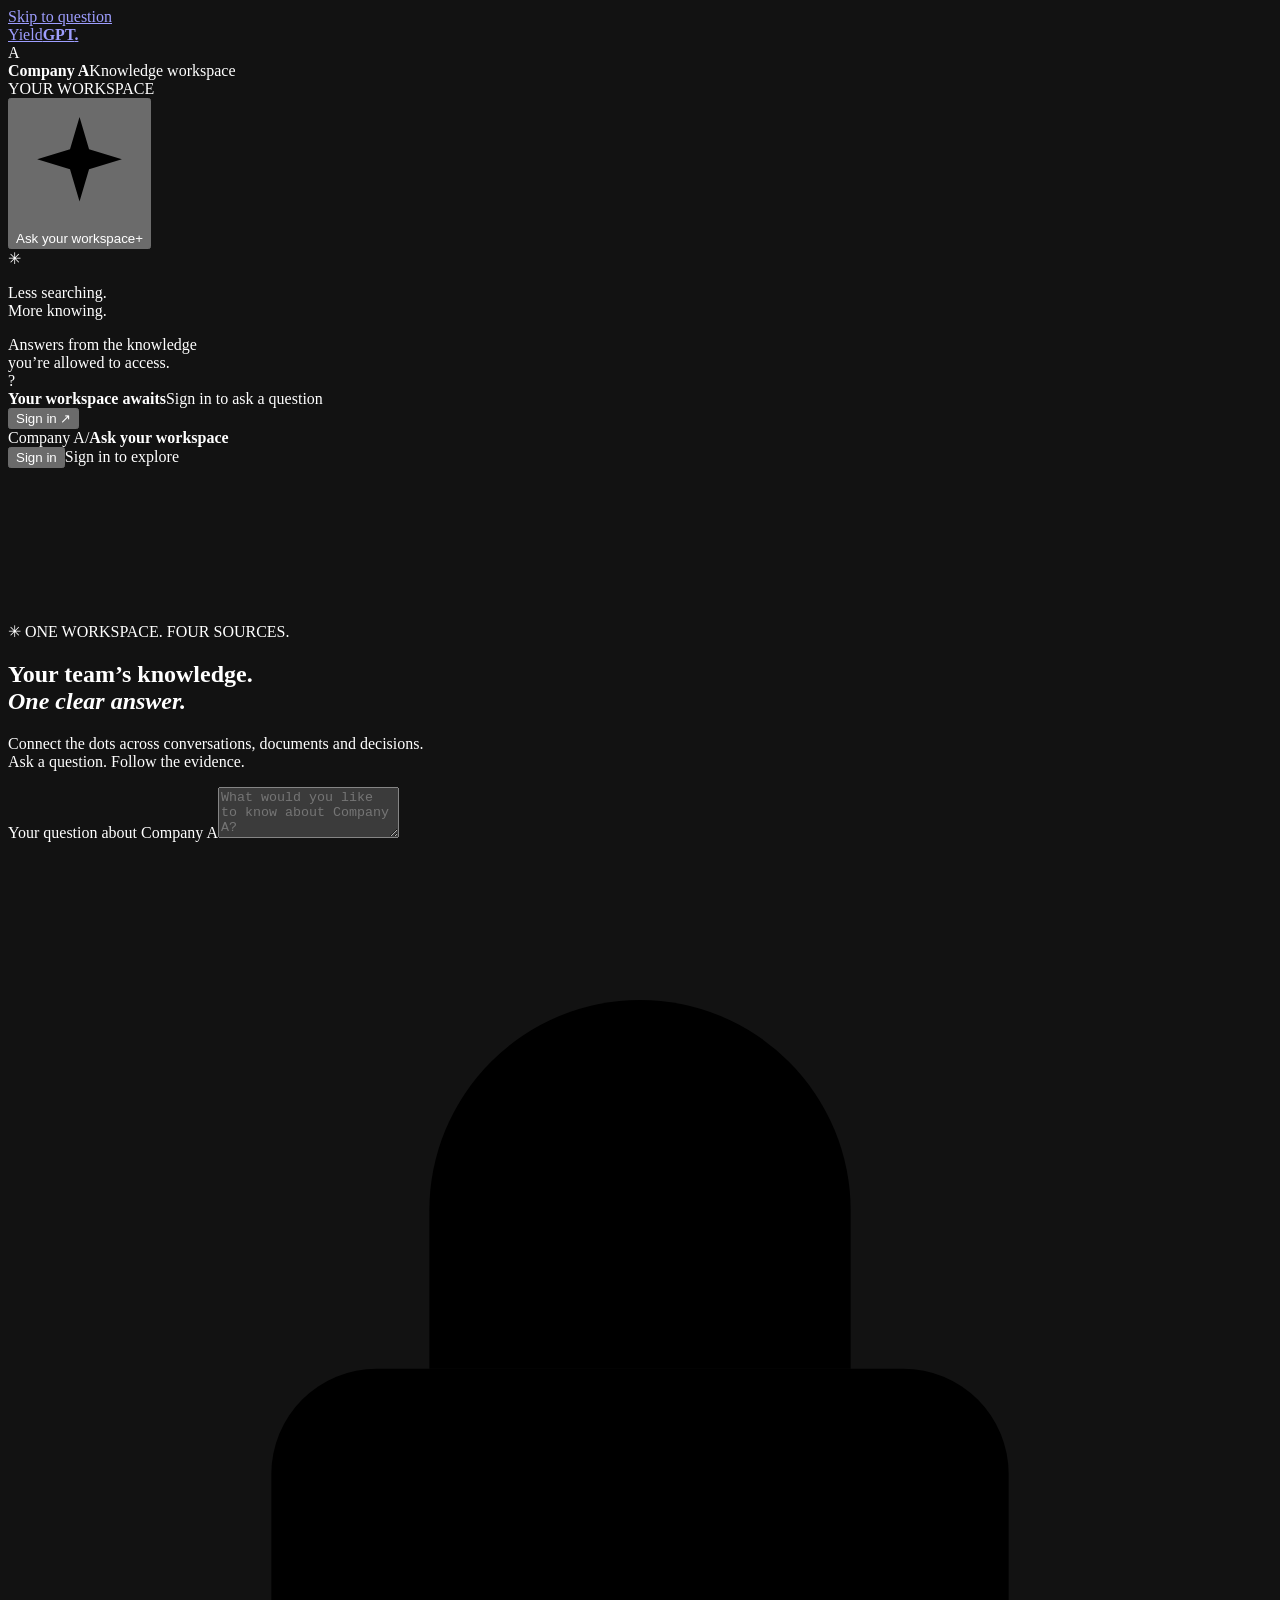
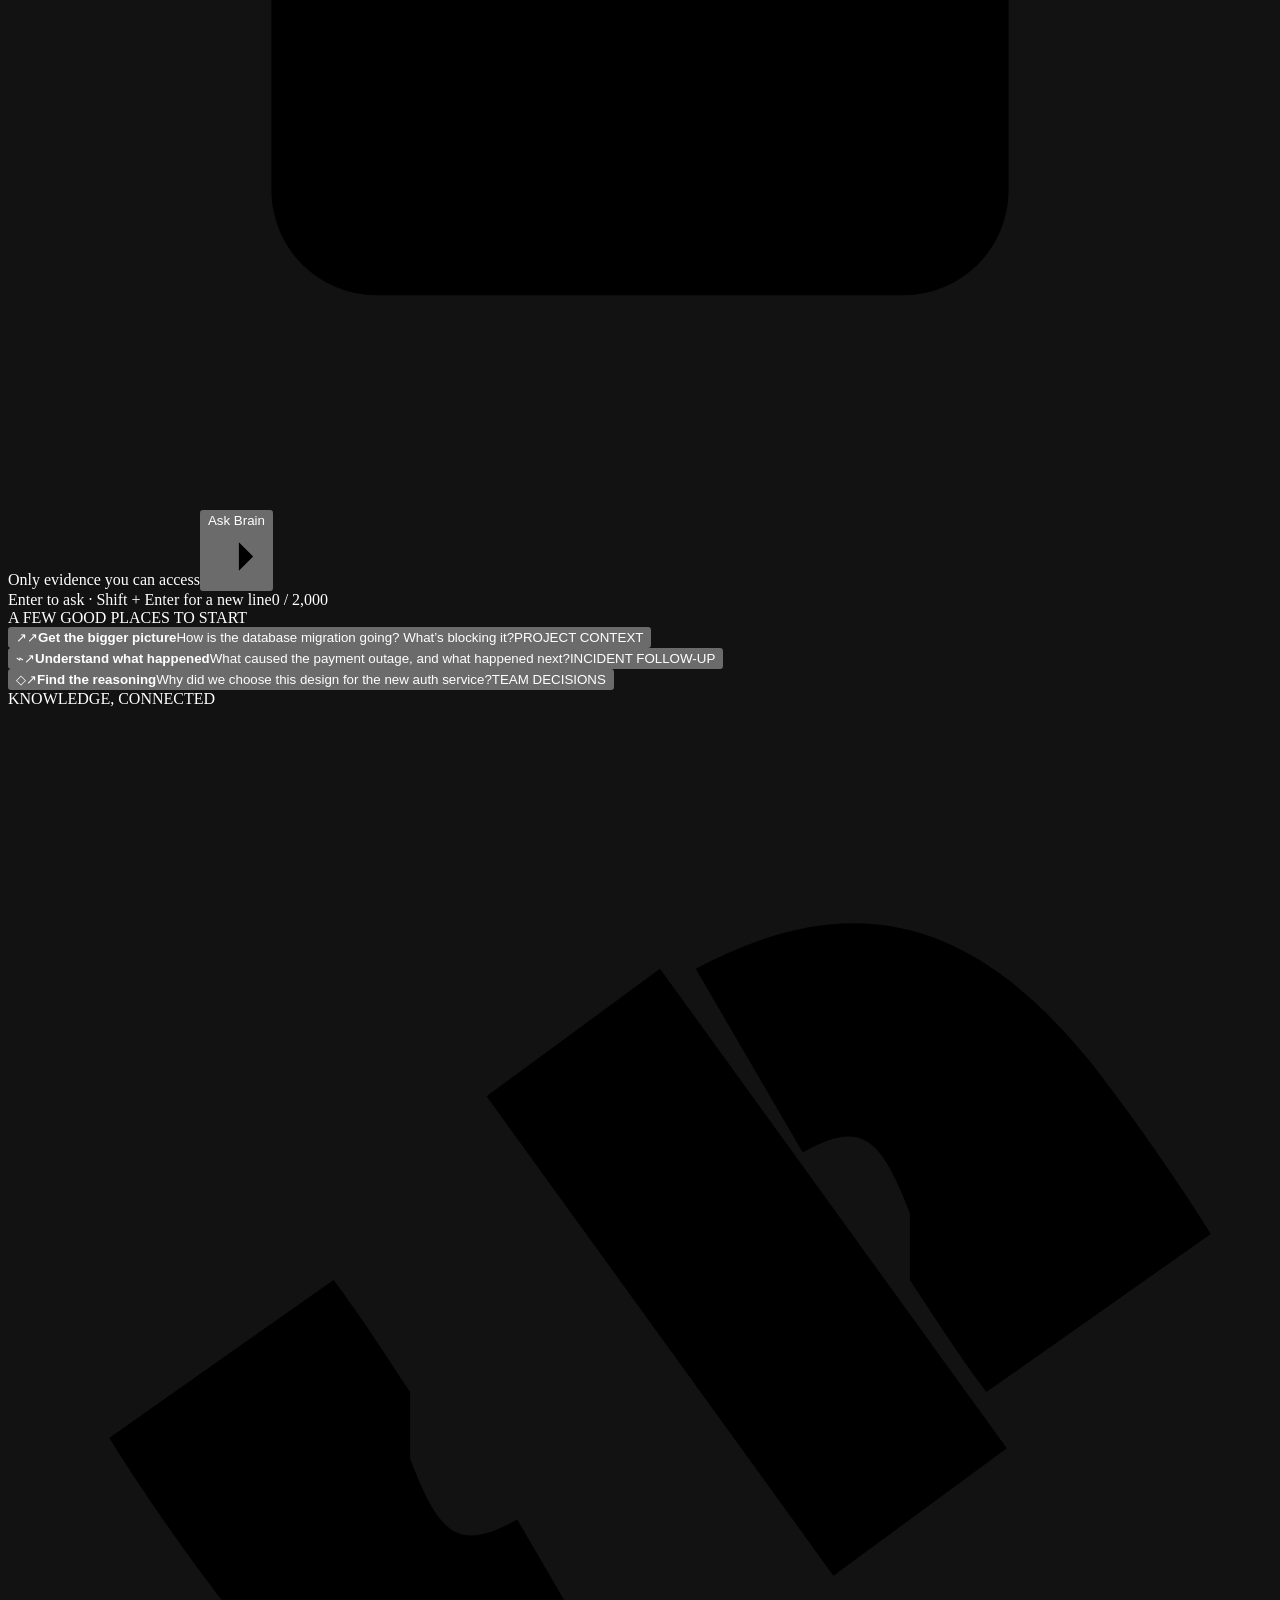
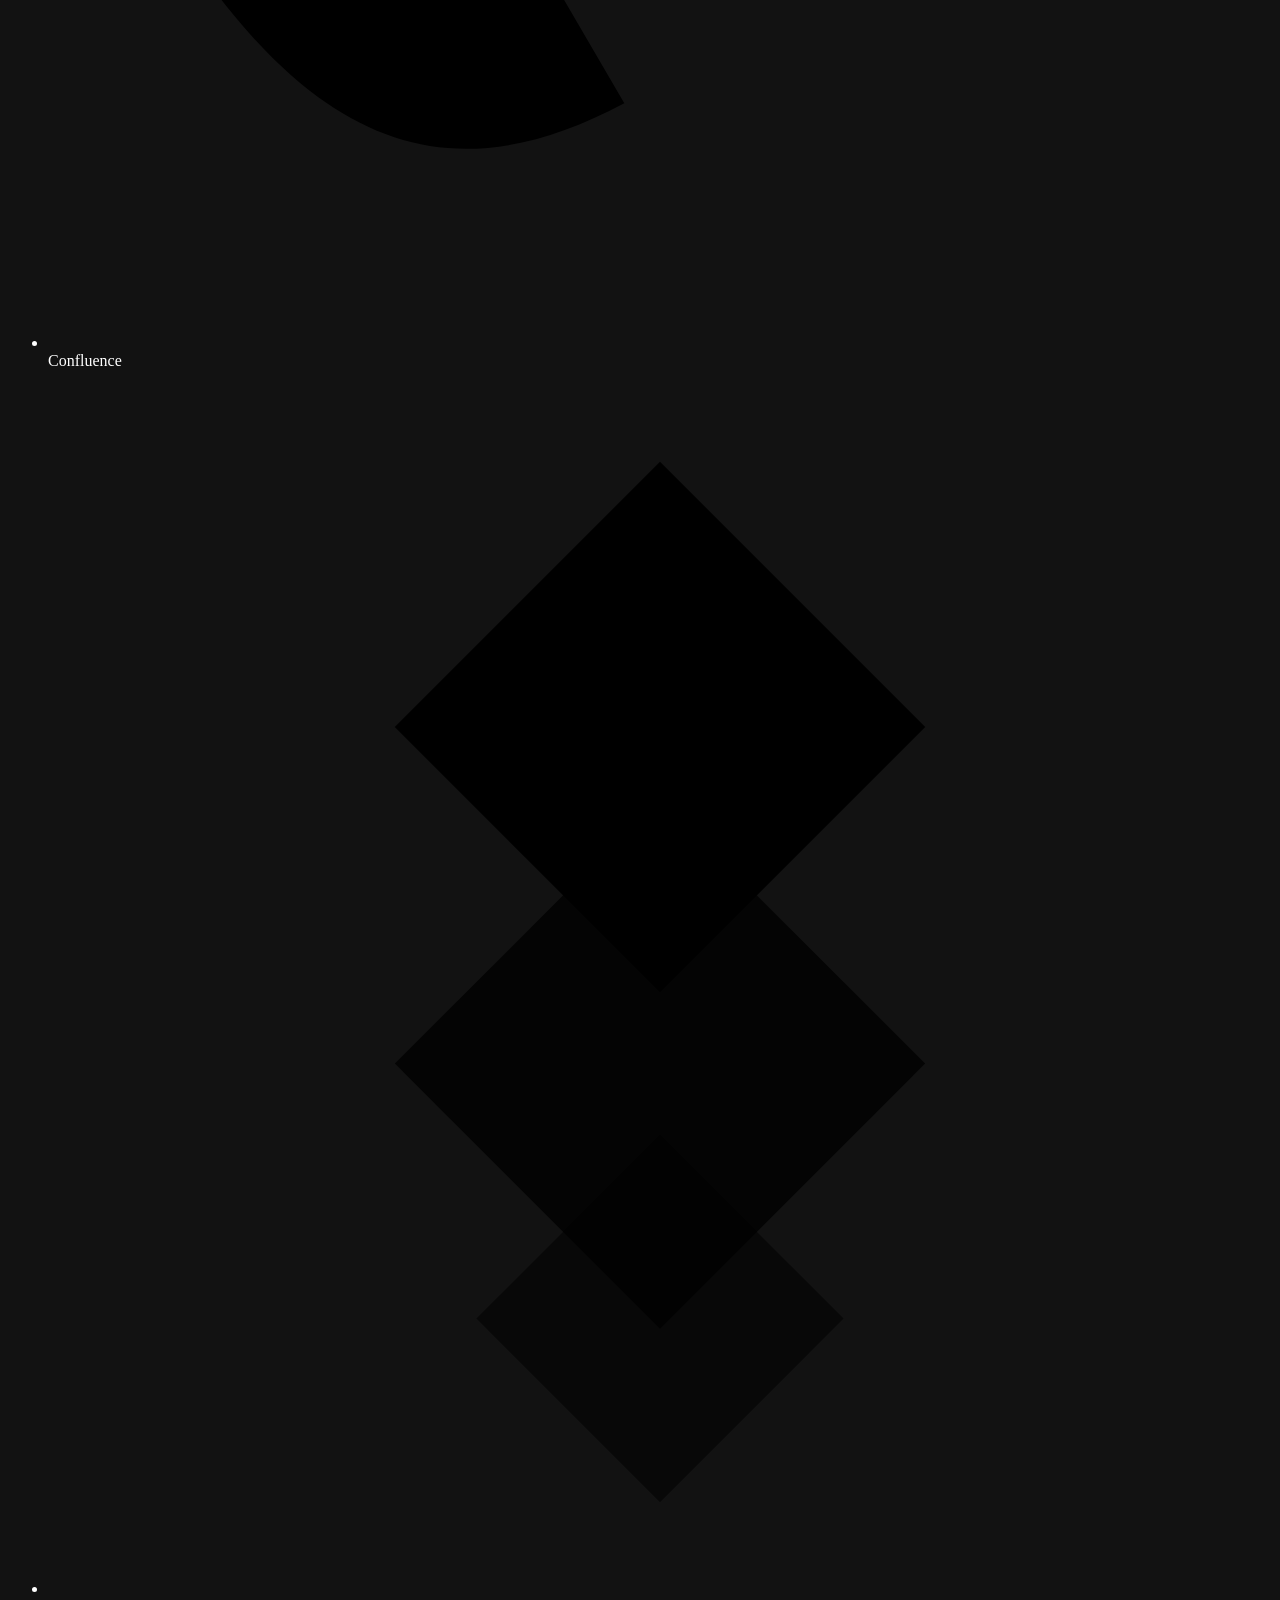
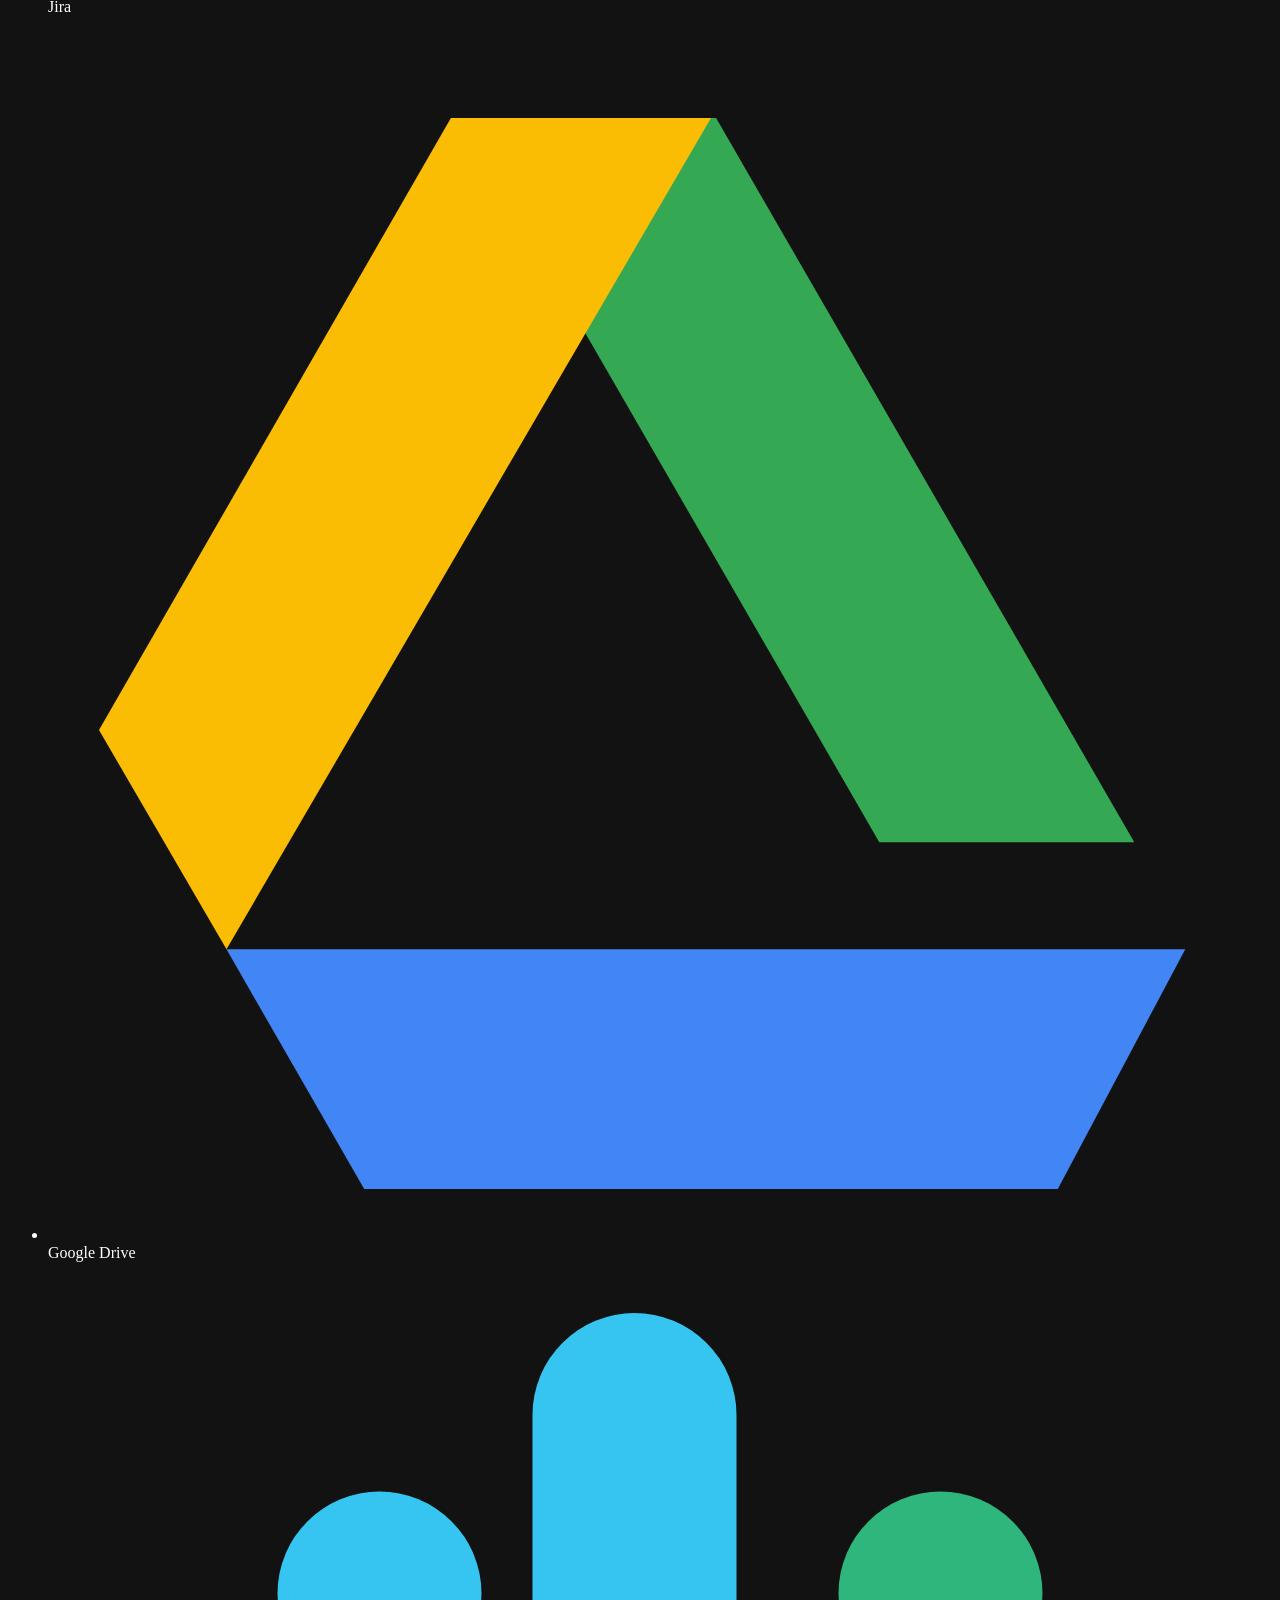
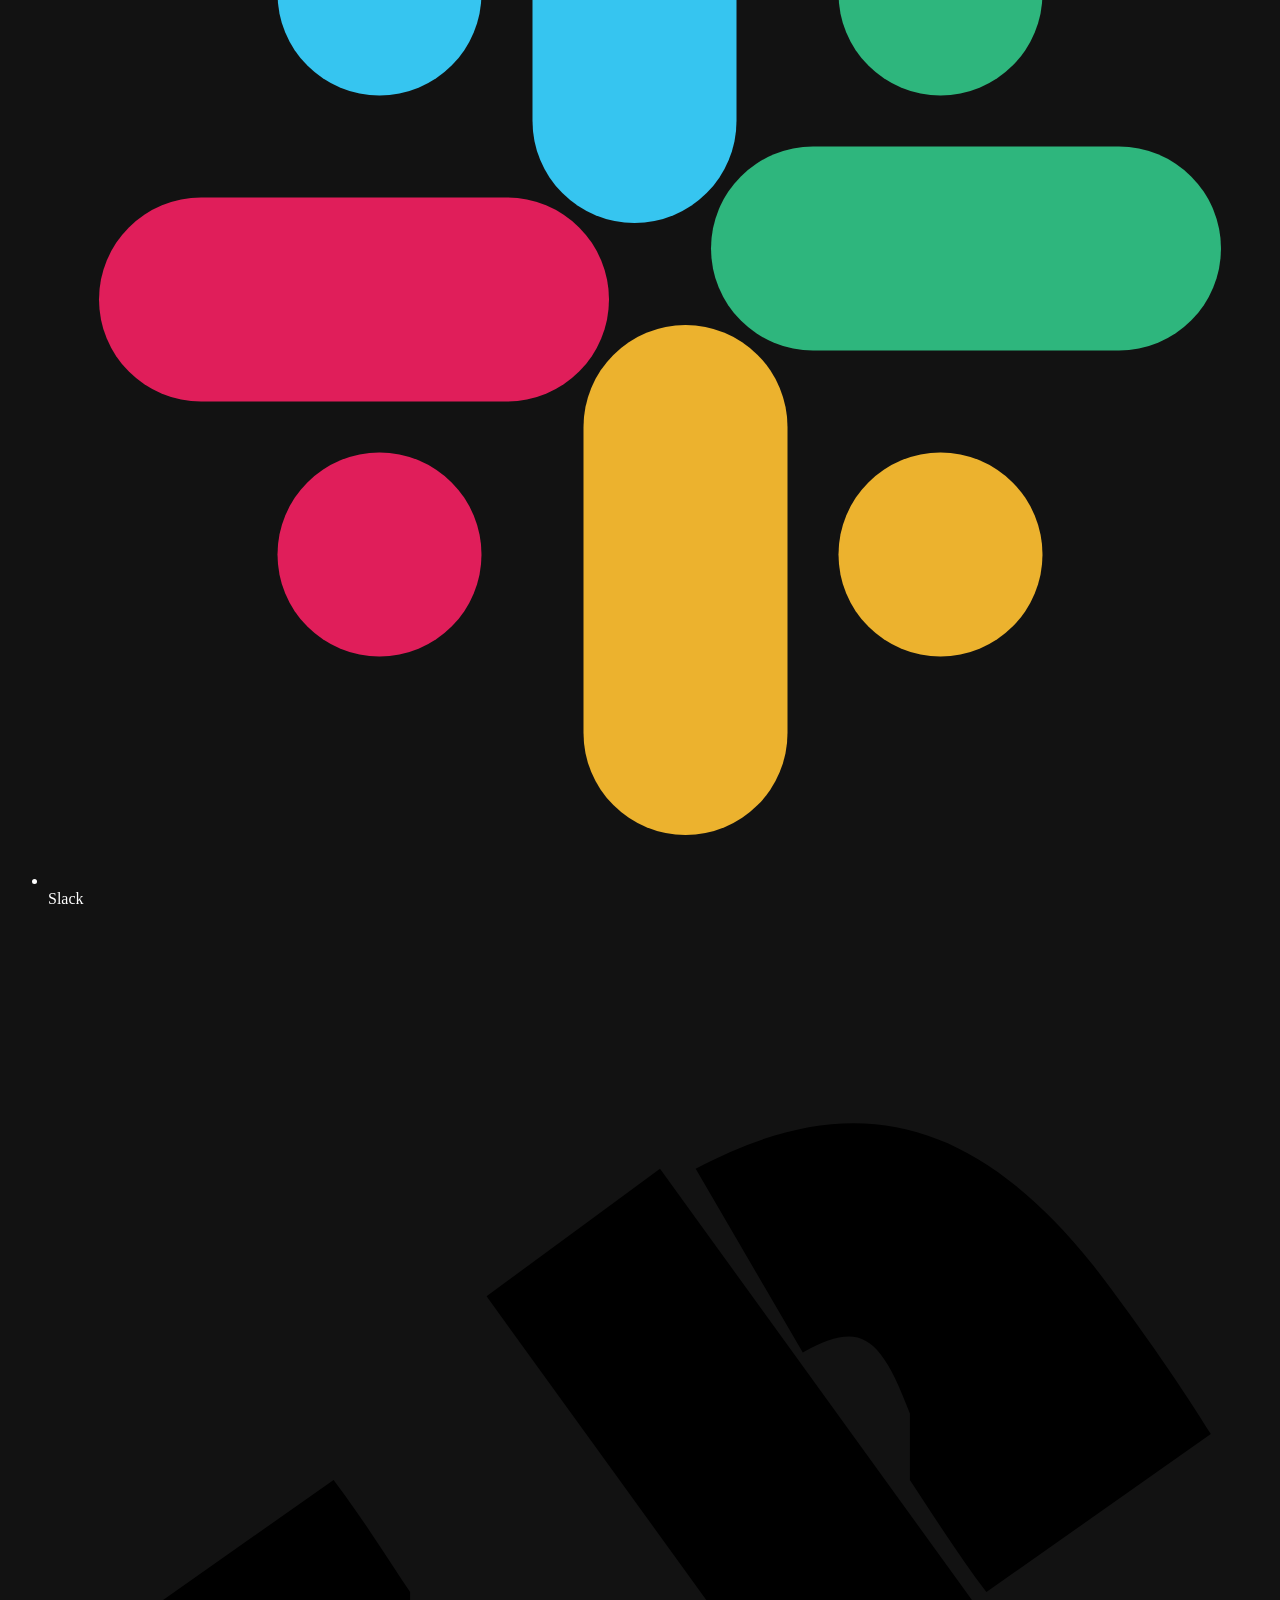
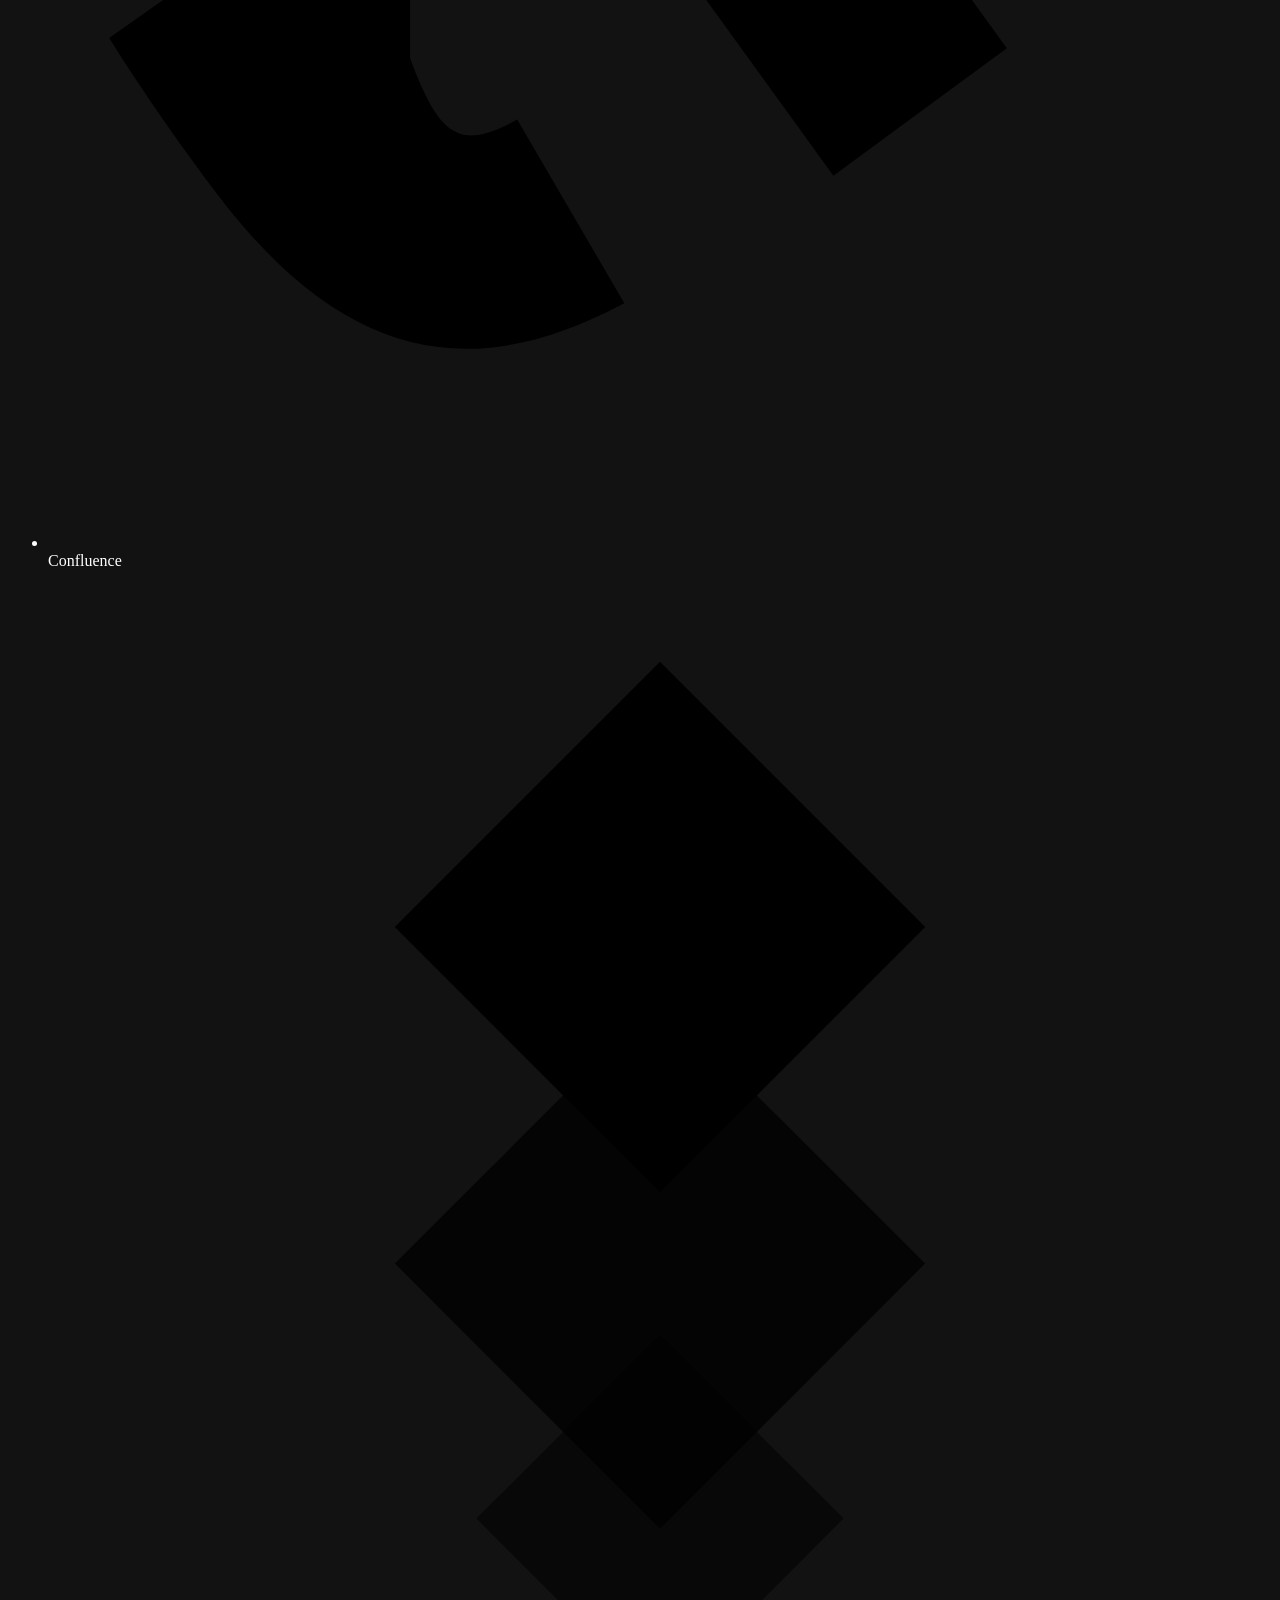
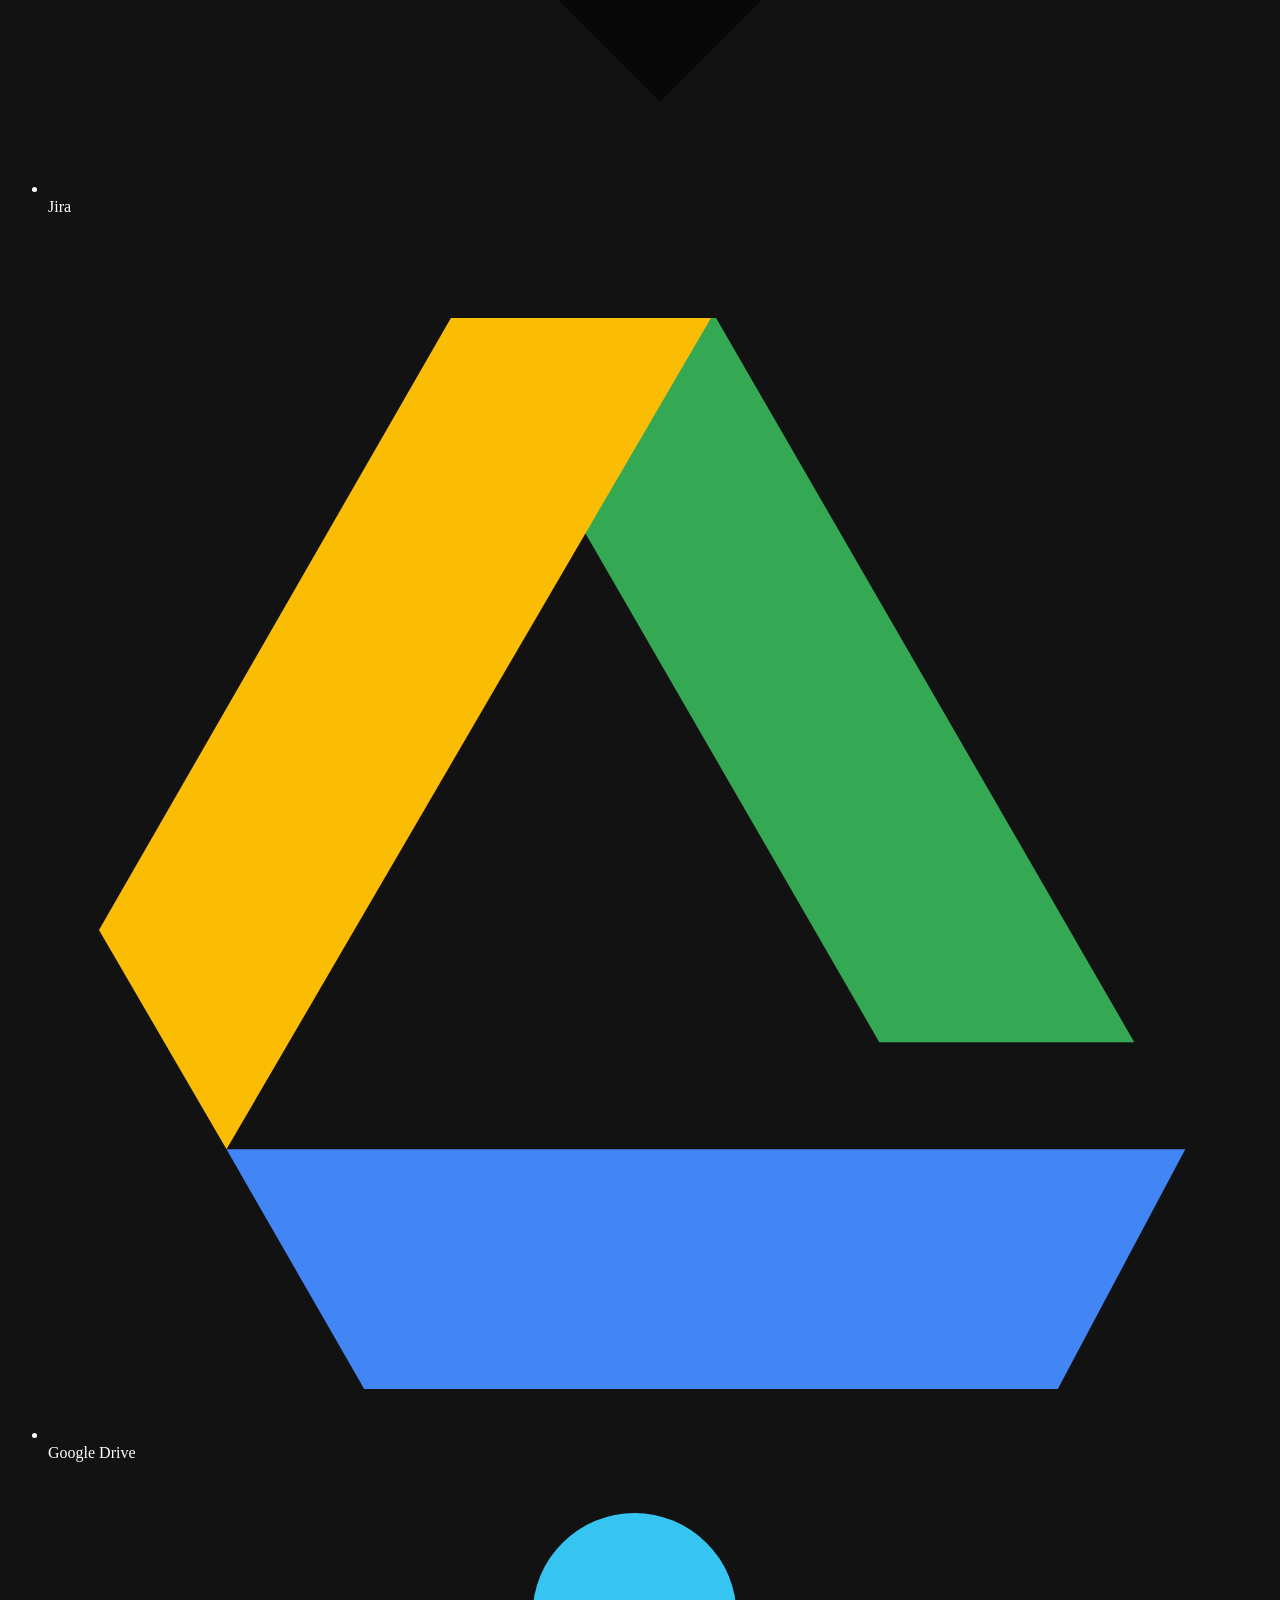
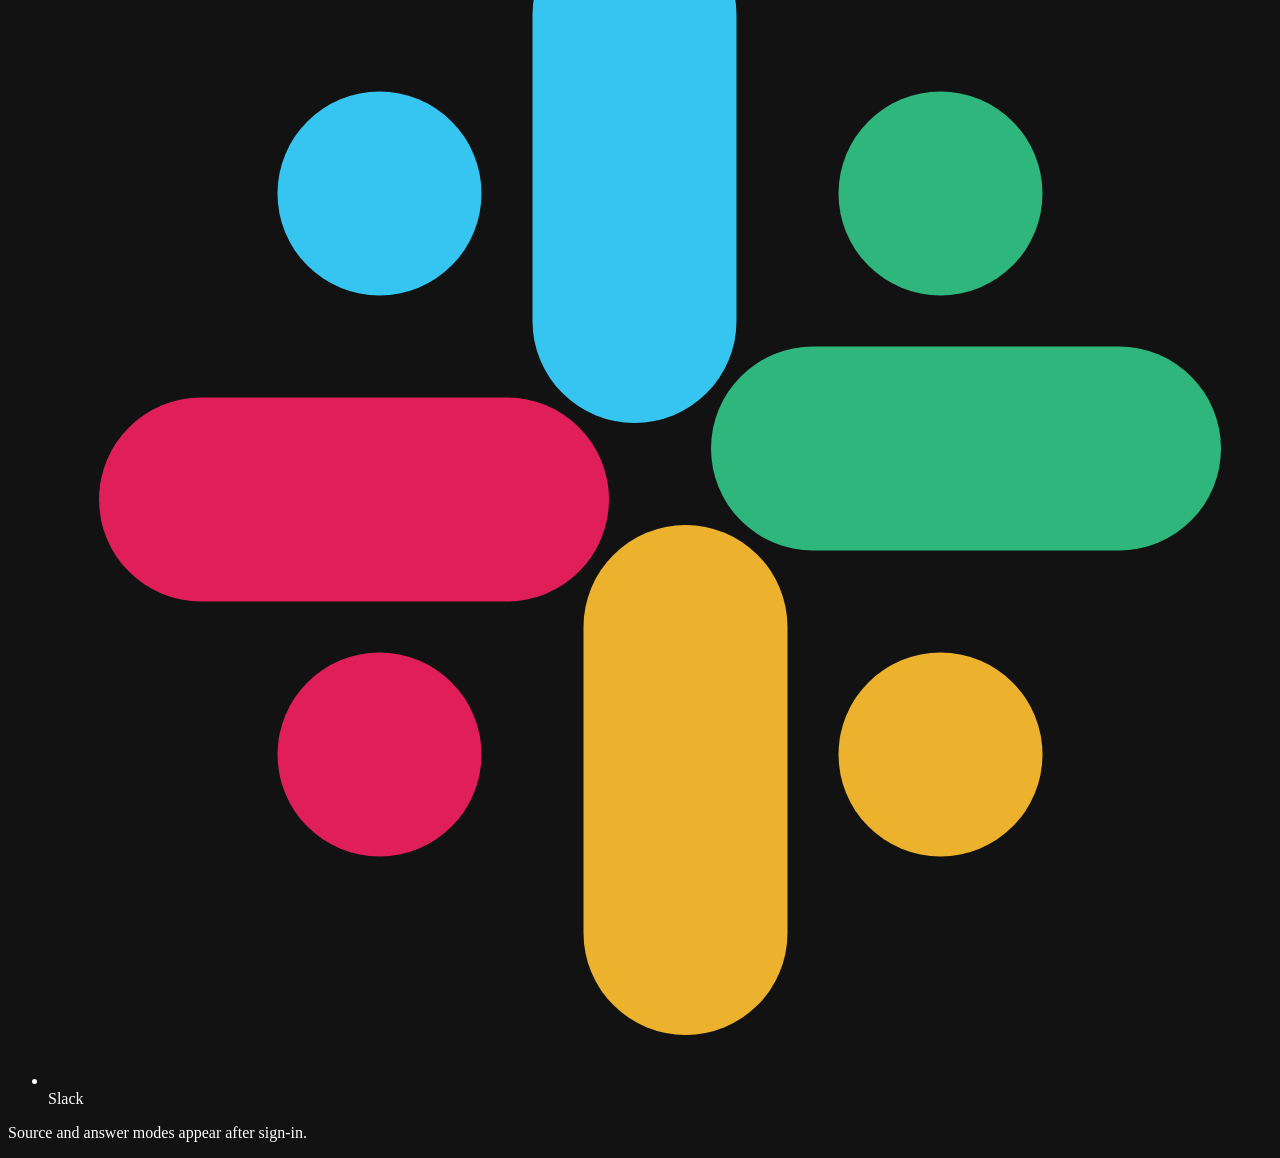
==== commit 480cbd10: "UI: remove cursor trail effect (#15) Remove the cursor canvas, pointer-event animation logic, financ" ====
--- a/internal-brain/app/static/index.html
+++ b/internal-brain/app/static/index.html
@@ -5,7 +5,6 @@
 <link rel="stylesheet" href="/static/styles.css"><script src="/static/app.js" defer></script>
 </head>
 <body>
-<canvas class="ascii-cursor" id="ascii-cursor" aria-hidden="true"></canvas>
 <a class="skip-link" href="#question">Skip to question</a>
 <div class="workspace">
 <aside class="sidebar" aria-label="Workspace navigation">
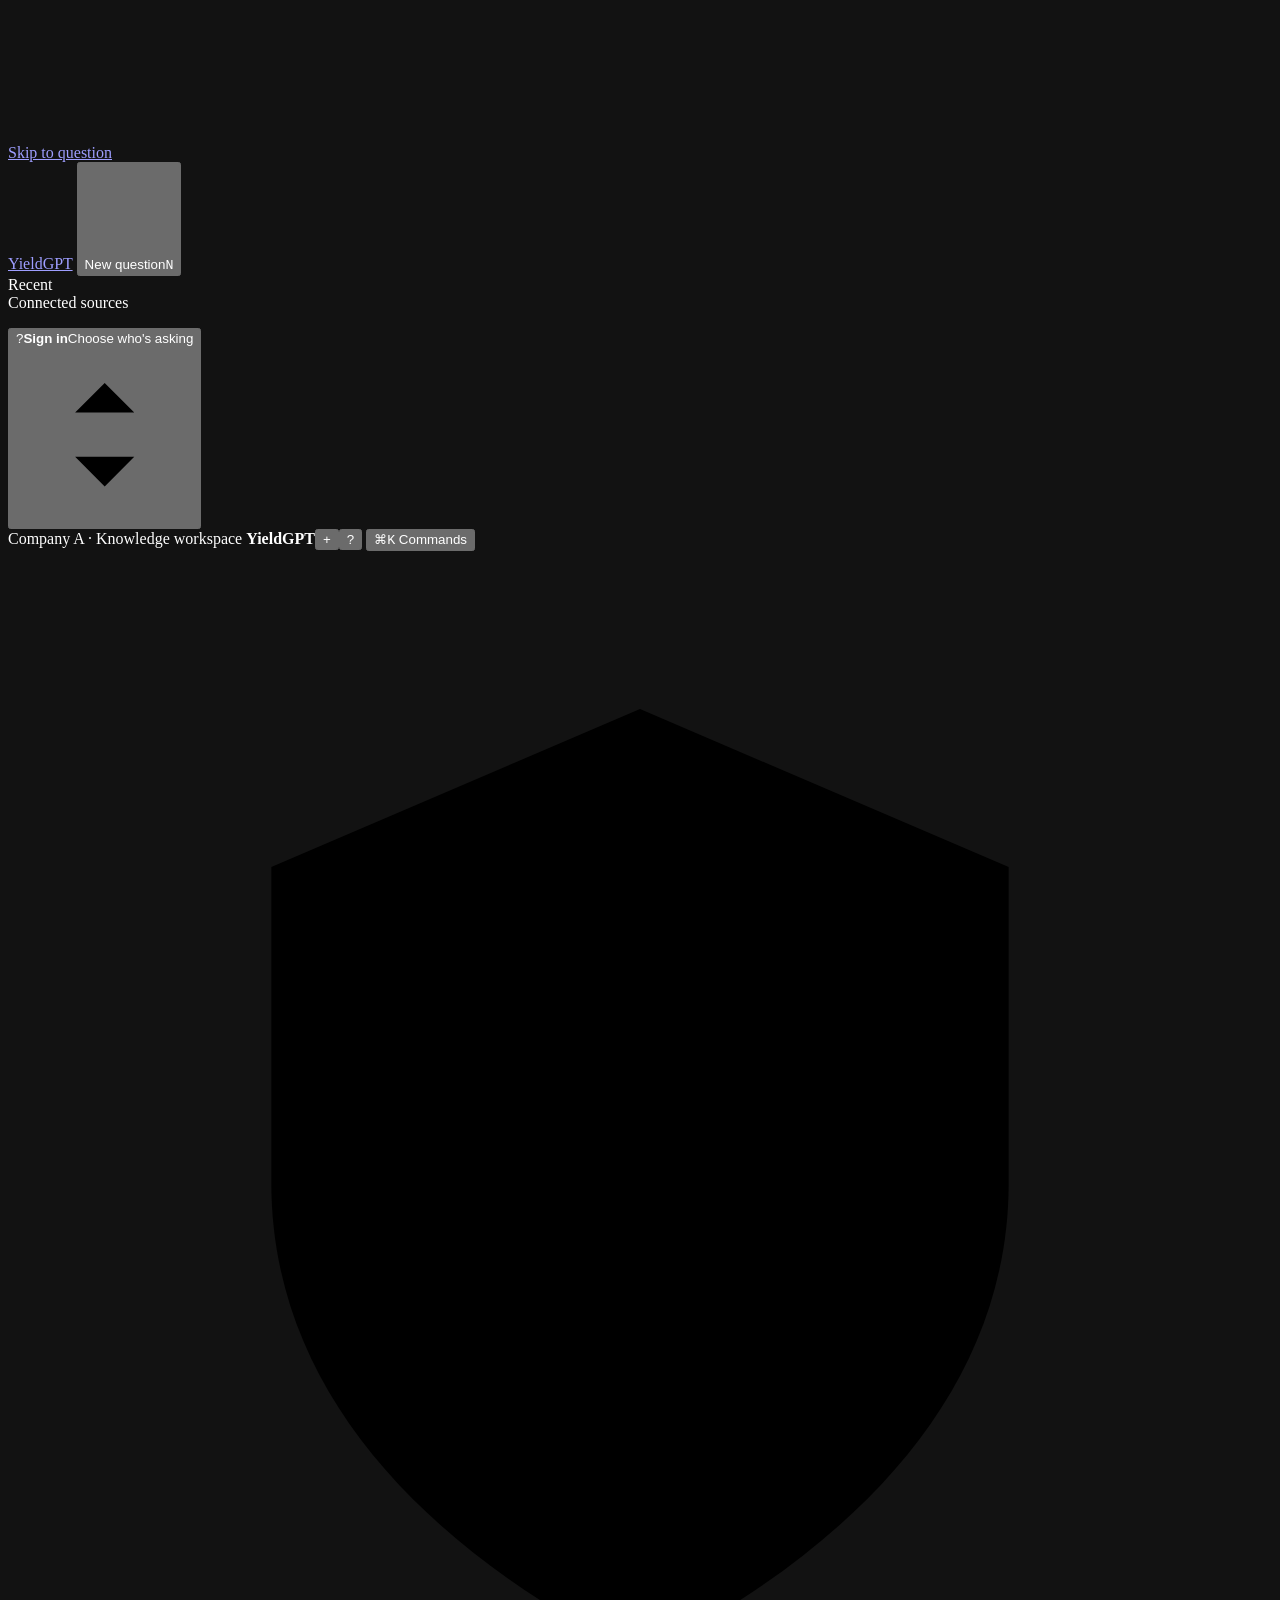
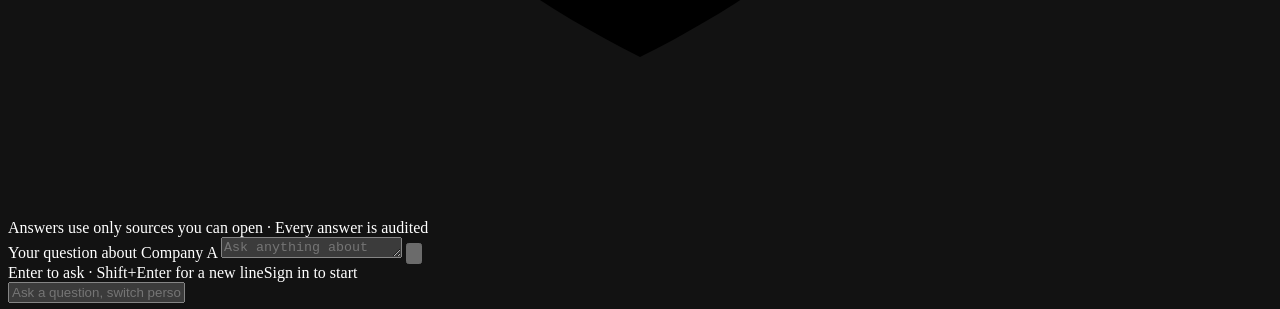
==== commit 0a04a6f2: "New employee UI: thread layout, source panel, live/demo links Ports the approved redesign onto the r" ====
--- a/internal-brain/app/static/index.html
+++ b/internal-brain/app/static/index.html
@@ -2,37 +2,78 @@
 <html lang="en">
 <head>
 <meta charset="utf-8"><meta name="viewport" content="width=device-width, initial-scale=1"><meta name="color-scheme" content="dark"><meta name="theme-color" content="#200f18"><title>YieldGPT · Company A</title>
-<link rel="stylesheet" href="/static/styles.css"><script src="/static/app.js" defer></script>
+<link rel="preconnect" href="https://fonts.googleapis.com"><link rel="preconnect" href="https://fonts.gstatic.com" crossorigin>
+<link rel="stylesheet" href="https://fonts.googleapis.com/css2?family=Space+Grotesk:wght@500;600;700&family=IBM+Plex+Sans:wght@400;500;600&display=swap">
+<link rel="stylesheet" href="/static/workspace.css?v=20261016-1"><script src="/static/app.js?v=20261016-2" defer></script>
 </head>
 <body>
 <a class="skip-link" href="#question">Skip to question</a>
-<div class="workspace">
-<aside class="sidebar" aria-label="Workspace navigation">
-<a class="brand" href="/" aria-label="YieldGPT home"><span class="brand-mark" aria-hidden="true"><i></i><i></i><i></i><i></i></span><span>Yield<strong>GPT<span class="brand-dot">.</span></strong></span></a>
-<div class="workspace-label"><span class="workspace-avatar">A</span><div><strong>Company A</strong><span>Knowledge workspace</span></div></div>
-<div class="nav-heading">YOUR WORKSPACE</div>
-<button class="nav-item active" id="new-question" type="button"><svg viewBox="0 0 24 24" aria-hidden="true"><path d="m12 3 1.8 6.1L20 11l-6.2 1.9L12 19l-1.8-6.1L4 11l6.2-1.9L12 3Z"/></svg><span>Ask your workspace</span><span class="nav-plus" aria-hidden="true">+</span></button>
-<a class="nav-item" id="console-link" href="/console" hidden><svg viewBox="0 0 24 24" aria-hidden="true"><path d="M12 3 4 6v6c0 5 8 9 8 9s8-4 8-9V6l-8-3Z"/><path d="m8 12 3 3 5-6"/></svg><span>Administration</span><span aria-hidden="true">↗</span></a>
-<div class="sidebar-note"><span class="small-star" aria-hidden="true">✳</span><p>Less searching.<br>More knowing.</p><span>Answers from the knowledge<br>you’re allowed to access.</span></div>
-<div class="sidebar-footer"><div class="identity"><span class="avatar" id="avatar" aria-hidden="true">?</span><div><strong id="identity-name">Your workspace awaits</strong><span id="identity-role">Sign in to ask a question</span></div></div><button class="account-button" id="account-button" type="button">Sign in <span aria-hidden="true">↗</span></button><button class="logout-button" id="logout-button" type="button" hidden>Sign out</button></div>
-</aside>
-<main id="main" class="main">
-<header class="topbar"><div class="breadcrumb"><span>Company A</span><span aria-hidden="true">/</span><strong>Ask your workspace</strong></div><button class="mobile-account" id="mobile-account" type="button">Sign in</button><span id="mode-label" class="sr-only">Sign in to explore</span></header>
-<div class="content">
-<section class="intro" id="intro" aria-labelledby="page-title"><canvas class="shape-waves" id="shape-waves" aria-hidden="true"></canvas><div class="eyebrow"><span class="sparkle" aria-hidden="true">✳</span> ONE WORKSPACE. FOUR SOURCES.</div><h1 id="page-title"><span>Your team’s knowledge.</span><br><em class="stroke-text">One clear answer.</em></h1><p class="intro-copy">Connect the dots across conversations, documents and decisions.<br class="wide-only"> Ask a question. Follow the evidence.</p></section>
-<section class="question-section" aria-label="Ask a question"><form id="question-form" class="composer"><label class="sr-only" for="question">Your question about Company A</label><textarea id="question" name="question" rows="3" maxlength="2000" placeholder="What would you like to know about Company A?" required></textarea><div class="composer-bottom"><span class="composer-hint"><svg viewBox="0 0 24 24" aria-hidden="true"><rect x="5" y="10" width="14" height="10" rx="2"/><path d="M8 10V7a4 4 0 0 1 8 0v3"/></svg>Only evidence you can access</span><button id="ask-button" class="primary-button" type="submit"><span id="ask-label">Ask Brain</span><svg viewBox="0 0 24 24" aria-hidden="true"><path d="M5 12h14m-6-6 6 6-6 6"/></svg></button></div></form><div class="composer-caption"><span>Enter to ask · Shift + Enter for a new line</span><button id="history-button" class="text-button" type="button" hidden>Previous questions</button><span id="character-count">0 / 2,000</span></div><div id="form-error" class="inline-error" role="alert" hidden></div></section>
-<section id="suggestions" class="suggestions" aria-labelledby="suggestions-title"><div class="section-label" id="suggestions-title">A FEW GOOD PLACES TO START</div><div class="suggestion-grid">
-<button class="suggestion-card" type="button" data-question="What's the status of the database migration project and were there any blockers raised in Slack last week?"><span class="card-top"><span class="card-icon teal" aria-hidden="true">↗</span><span class="card-arrow" aria-hidden="true">↗</span></span><strong>Get the bigger picture</strong><span>How is the database migration going? What’s blocking it?</span><span class="card-tag">PROJECT CONTEXT</span></button>
-<button class="suggestion-card" type="button" data-question="What was the root cause of the payment outage last quarter, and what follow-up tickets were created?"><span class="card-top"><span class="card-icon amber" aria-hidden="true">⌁</span><span class="card-arrow" aria-hidden="true">↗</span></span><strong>Understand what happened</strong><span>What caused the payment outage, and what happened next?</span><span class="card-tag">INCIDENT FOLLOW-UP</span></button>
-<button class="suggestion-card" type="button" data-question="Summarize the design discussion around the new auth service from last sprint's Slack threads and link the Confluence decision doc"><span class="card-top"><span class="card-icon purple" aria-hidden="true">◇</span><span class="card-arrow" aria-hidden="true">↗</span></span><strong>Find the reasoning</strong><span>Why did we choose this design for the new auth service?</span><span class="card-tag">TEAM DECISIONS</span></button>
-</div></section>
-<section class="working-state" id="working-state" aria-live="polite" hidden><span class="lattice-loader" id="lattice-loader" role="status" data-status="working"><span class="lattice-loader__grid" aria-hidden="true"><span class="lattice-loader__cell" style="--ll-delay:0ms"></span><span class="lattice-loader__cell" style="--ll-delay:90ms"></span><span class="lattice-loader__cell" style="--ll-delay:180ms"></span><span class="lattice-loader__cell" style="--ll-delay:630ms"></span><span class="lattice-loader__cell" data-hole></span><span class="lattice-loader__cell" style="--ll-delay:270ms"></span><span class="lattice-loader__cell" style="--ll-delay:540ms"></span><span class="lattice-loader__cell" style="--ll-delay:450ms"></span><span class="lattice-loader__cell" style="--ll-delay:360ms"></span></span><span class="lattice-loader__label">Finding evidence</span><span class="lattice-loader__timer" id="lattice-timer" aria-hidden="true">0.0s</span><span class="sr-only">Finding evidence, in progress</span></span><p>Checking current permissions and ranking the strongest sources.</p><button id="cancel-request" class="text-button" type="button">Cancel</button></section>
-<section id="answer-section" class="answer-section" aria-labelledby="answer-heading" hidden><div class="answer-header"><div class="answer-brand"><span class="answer-mark" aria-hidden="true">✳</span><div><h2 id="answer-heading">From your workspace</h2><span id="answer-mode" class="answer-mode"></span></div></div><button id="copy-answer" class="icon-button" type="button" aria-label="Copy answer"><svg viewBox="0 0 24 24" aria-hidden="true"><rect x="8" y="8" width="12" height="13" rx="2"/><path d="M15 8V5a2 2 0 0 0-2-2H5a2 2 0 0 0-2 2v9a2 2 0 0 0 2 2h3"/></svg><span id="copy-label">Copy</span></button></div><div id="asked-question" class="asked-question"></div><div id="answer-body" class="answer-body"></div><div id="answer-note" class="answer-note" hidden></div><div id="sources-section" class="sources-section" hidden><div class="sources-heading"><h3>Follow the evidence</h3><span>Open a source to inspect the supporting passages</span></div><div id="source-list" class="source-list"></div></div><div class="answer-footer"><span>AI can miss context. Review the cited evidence before acting.</span><span id="query-reference"></span></div></section>
-<footer class="sources-footer"><span class="section-label">KNOWLEDGE, CONNECTED</span><div class="logo-loop" role="region" aria-label="Connected knowledge sources"><div class="logo-loop__track"><ul class="logo-loop__list" role="list"><li class="logo-loop__item"><span class="source-logo source-logo--confluence" aria-hidden="true"><svg viewBox="0 0 24 24"><path d="M7.1 13.1c-.4-.6-.9-1.4-1.5-2.2L1.2 14c.5.8 1.3 2 2.3 3.3 2.4 3 4.8 3.5 7.8 1.9l-2.1-3.6c-1.1.6-1.5.4-2.1-1.2Z"/><path d="M16.9 10.9c.4.6.9 1.4 1.5 2.2l4.4-3.1c-.5-.8-1.3-2-2.3-3.3-2.4-3-4.8-3.5-7.8-1.9l2.1 3.6c1.1-.6 1.5-.4 2.1 1.2Z"/><path d="m8.6 7.3 6.8 9.4 3.4-2.5L12 4.8Z"/></svg></span><span>Confluence</span></li><li class="logo-loop__item"><span class="source-logo source-logo--jira" aria-hidden="true"><svg viewBox="0 0 24 24"><path d="m12 1.8 5.2 5.2L12 12.2 6.8 7 12 1.8Z"/><path d="m12 8.4 5.2 5.2-5.2 5.2-5.2-5.2L12 8.4Z" opacity=".78"/><path d="m12 15 3.6 3.6L12 22.2l-3.6-3.6L12 15Z" opacity=".55"/></svg></span><span>Jira</span></li><li class="logo-loop__item"><span class="source-logo source-logo--drive" aria-hidden="true"><svg viewBox="0 0 24 24"><path fill="#34a853" d="M8.1 2h5l8.2 14.2h-5L8.1 2Z"/><path fill="#fbbc04" d="M7.9 2 1 14l2.5 4.3L13 2H7.9Z"/><path fill="#4285f4" d="M3.5 18.3 6.2 23h13.6l2.5-4.7H3.5Z"/></svg></span><span>Google Drive</span></li><li class="logo-loop__item"><span class="source-logo source-logo--slack" aria-hidden="true"><svg viewBox="0 0 24 24"><rect fill="#36c5f0" x="9.5" y="1" width="4" height="10" rx="2"/><rect fill="#2eb67d" x="13" y="9.5" width="10" height="4" rx="2"/><rect fill="#ecb22e" x="10.5" y="13" width="4" height="10" rx="2"/><rect fill="#e01e5a" x="1" y="10.5" width="10" height="4" rx="2"/><circle fill="#36c5f0" cx="6.5" cy="6.5" r="2"/><circle fill="#2eb67d" cx="17.5" cy="6.5" r="2"/><circle fill="#ecb22e" cx="17.5" cy="17.5" r="2"/><circle fill="#e01e5a" cx="6.5" cy="17.5" r="2"/></svg></span><span>Slack</span></li></ul><ul class="logo-loop__list" role="list" aria-hidden="true"><li class="logo-loop__item"><span class="source-logo source-logo--confluence" aria-hidden="true"><svg viewBox="0 0 24 24"><path d="M7.1 13.1c-.4-.6-.9-1.4-1.5-2.2L1.2 14c.5.8 1.3 2 2.3 3.3 2.4 3 4.8 3.5 7.8 1.9l-2.1-3.6c-1.1.6-1.5.4-2.1-1.2Z"/><path d="M16.9 10.9c.4.6.9 1.4 1.5 2.2l4.4-3.1c-.5-.8-1.3-2-2.3-3.3-2.4-3-4.8-3.5-7.8-1.9l2.1 3.6c1.1-.6 1.5-.4 2.1 1.2Z"/><path d="m8.6 7.3 6.8 9.4 3.4-2.5L12 4.8Z"/></svg></span><span>Confluence</span></li><li class="logo-loop__item"><span class="source-logo source-logo--jira" aria-hidden="true"><svg viewBox="0 0 24 24"><path d="m12 1.8 5.2 5.2L12 12.2 6.8 7 12 1.8Z"/><path d="m12 8.4 5.2 5.2-5.2 5.2-5.2-5.2L12 8.4Z" opacity=".78"/><path d="m12 15 3.6 3.6L12 22.2l-3.6-3.6L12 15Z" opacity=".55"/></svg></span><span>Jira</span></li><li class="logo-loop__item"><span class="source-logo source-logo--drive" aria-hidden="true"><svg viewBox="0 0 24 24"><path fill="#34a853" d="M8.1 2h5l8.2 14.2h-5L8.1 2Z"/><path fill="#fbbc04" d="M7.9 2 1 14l2.5 4.3L13 2H7.9Z"/><path fill="#4285f4" d="M3.5 18.3 6.2 23h13.6l2.5-4.7H3.5Z"/></svg></span><span>Google Drive</span></li><li class="logo-loop__item"><span class="source-logo source-logo--slack" aria-hidden="true"><svg viewBox="0 0 24 24"><rect fill="#36c5f0" x="9.5" y="1" width="4" height="10" rx="2"/><rect fill="#2eb67d" x="13" y="9.5" width="10" height="4" rx="2"/><rect fill="#ecb22e" x="10.5" y="13" width="4" height="10" rx="2"/><rect fill="#e01e5a" x="1" y="10.5" width="10" height="4" rx="2"/><circle fill="#36c5f0" cx="6.5" cy="6.5" r="2"/><circle fill="#2eb67d" cx="17.5" cy="6.5" r="2"/><circle fill="#ecb22e" cx="17.5" cy="17.5" r="2"/><circle fill="#e01e5a" cx="6.5" cy="17.5" r="2"/></svg></span><span>Slack</span></li></ul></div></div><p id="source-mode-label">Source and answer modes appear after sign-in.</p><a id="mobile-console-link" class="mobile-console" href="/console" hidden>Administration ↗</a></footer>
-</div></main></div>
-<dialog id="login-dialog" class="login-dialog" aria-labelledby="login-title"><div class="dialog-topline"><span class="eyebrow">WELCOME TO COMPANY A</span><button class="icon-button close-button" id="close-login" type="button" aria-label="Close sign-in">×</button></div><h2 id="login-title">Choose your perspective.</h2><p class="dialog-description">Explore the fictional company with a demo account. Each person has their own source permissions.</p><form id="demo-login-form"><div class="persona-grid" id="persona-grid" role="group" aria-label="Demo personas"></div><p id="persona-description" class="persona-description"></p><button class="primary-button login-submit" id="demo-login-button" type="submit">Continue as Jane</button></form><details class="manual-login"><summary>Sign in with account credentials</summary><form id="credentials-form"><label for="username">Username</label><input id="username" autocomplete="username" name="username" required><label for="password">Password</label><input id="password" type="password" autocomplete="current-password" name="password" required><button class="primary-button" type="submit">Sign in</button></form></details><button id="dialog-logout" class="logout-button" type="button" hidden>Sign out of this account</button><div id="login-error" class="inline-error" role="alert" hidden></div><p class="login-footnote">Demo access requires the server’s demo mode to be enabled.</p></dialog>
-<dialog id="evidence-dialog" class="evidence-dialog" aria-labelledby="evidence-title"><div class="evidence-topline"><span class="section-label">SOURCE EVIDENCE</span><button id="close-evidence" class="icon-button close-button" type="button" aria-label="Close source evidence">×</button></div><div id="evidence-content"></div></dialog>
-<dialog id="history-dialog" class="evidence-dialog" aria-labelledby="history-title"><div class="evidence-topline"><h2 id="history-title">Previous questions</h2><button id="close-history" class="icon-button close-button" type="button" aria-label="Close previous questions">×</button></div><p>Revisit a question using today’s information and your current access. Saved answers are never reused.</p><div id="history-content"></div></dialog>
-<div id="announcement" class="sr-only" role="status" aria-live="polite"></div><noscript><div class="noscript">Enable JavaScript to sign in and ask questions in YieldGPT.</div></noscript>
+<canvas id="graph" aria-hidden="true"></canvas>
+<div class="app">
+  <aside class="rail" aria-label="Workspace">
+    <a class="brand" href="/" aria-label="YieldGPT home"><span class="brand-mark" aria-hidden="true"><i></i><i></i><i></i><i></i></span>YieldGPT</a>
+    <button class="new-q" id="new-question" type="button"><svg viewBox="0 0 24 24" aria-hidden="true"><path d="M12 5v14M5 12h14"/></svg>New question<kbd aria-hidden="true">N</kbd></button>
+    <nav aria-labelledby="recent-label">
+      <div class="rail-label" id="recent-label">Recent</div>
+      <div class="recent" id="recent"></div>
+      <button class="rail-link" id="history-button" type="button" hidden>Earlier questions…</button>
+    </nav>
+    <div>
+      <div class="rail-label">Connected sources</div>
+      <ul class="sources-status" id="sources-status"></ul>
+    </div>
+    <a class="console-link" id="console-link" href="/console" hidden><svg viewBox="0 0 24 24" aria-hidden="true"><path d="M12 3 4 6v6c0 5 8 9 8 9s8-4 8-9V6l-8-3Z"/><path d="m8 12 3 3 5-6"/></svg>Administration ↗</a>
+    <button class="me" id="account-button" type="button"><span class="avatar empty" id="avatar" aria-hidden="true">?</span><span><strong id="identity-name">Sign in</strong><span id="identity-role">Choose who's asking</span></span><svg viewBox="0 0 24 24" aria-hidden="true"><path d="m8 9 4-4 4 4M16 15l-4 4-4-4"/></svg></button>
+  </aside>
+
+  <main id="main">
+    <div class="top">
+      <span class="ws">Company A · Knowledge workspace</span>
+      <span class="m-bar"><strong>YieldGPT</strong><button class="m-btn" id="mobile-new" type="button" aria-label="New question">+</button><button class="avatar m-btn empty" id="mobile-account" type="button" aria-label="Sign in or switch person">?</button></span>
+      <span class="top-right"><button class="kb-hint" id="kb-hint" type="button"><kbd>⌘</kbd><kbd>K</kbd> Commands</button><span class="trust"><svg viewBox="0 0 24 24" aria-hidden="true"><path d="M12 3 5 6v6c0 4 3 7 7 9 4-2 7-5 7-9V6z"/><path d="m9 12 2 2 4-4"/></svg>Answers use only sources you can open · Every answer is audited</span></span>
+    </div>
+    <div class="thread" id="thread"></div>
+  </main>
+</div>
+
+<div class="composer-wrap">
+  <div id="form-error" class="inline-error" role="alert" hidden></div>
+  <form class="composer" id="question-form">
+    <label class="sr-only" for="question">Your question about Company A</label>
+    <textarea id="question" name="question" rows="1" maxlength="2000" placeholder="Ask anything about Company A's work…"></textarea>
+    <button class="send" id="ask-button" type="submit" aria-label="Ask"><svg viewBox="0 0 24 24" aria-hidden="true"><path d="M5 12h14M13 6l6 6-6 6"/></svg></button>
+  </form>
+  <div class="composer-note"><span>Enter to ask · Shift+Enter for a new line</span><span id="mode-label">Sign in to start</span></div>
+</div>
+
+<div class="scrim" id="scrim"></div>
+<aside class="panel" id="panel" aria-label="Source evidence" aria-hidden="true"></aside>
+
+<dialog id="login-dialog" aria-labelledby="login-title">
+  <div class="dialog-top"><h2 id="login-title">Who's asking?</h2><button class="close-x" id="close-login" type="button" aria-label="Close">×</button></div>
+  <p class="lede">Each person sees only what their own Confluence, Jira, Slack and Drive accounts allow.</p>
+  <form id="demo-login-form">
+    <div class="personas" id="persona-grid" role="group" aria-label="Demo people"></div>
+    <p class="persona-note" id="persona-description"></p>
+    <button class="primary" id="demo-login-button" type="submit">Continue as Jane</button>
+  </form>
+  <details class="manual"><summary>Sign in with account credentials</summary>
+    <form id="credentials-form"><label for="username">Username</label><input id="username" autocomplete="username" name="username" required><label for="password">Password</label><input id="password" type="password" autocomplete="current-password" name="password" required><button class="primary" type="submit">Sign in</button></form>
+  </details>
+  <div id="login-error" class="dialog-error" role="alert" hidden></div>
+  <div class="dialog-foot"><span>Demo sign-in needs the server's demo mode.</span><button class="ghost" id="logout-button" type="button" hidden>Sign out</button></div>
+</dialog>
+
+<dialog id="history-dialog" aria-labelledby="history-title">
+  <div class="dialog-top"><h2 id="history-title">Earlier questions</h2><button class="close-x" id="close-history" type="button" aria-label="Close">×</button></div>
+  <p class="lede">Ask an earlier question again with today's information and your current access. Saved answers are never reused.</p>
+  <div class="history-list" id="history-content"></div>
+</dialog>
+
+<div class="kbar" id="kbar" role="dialog" aria-modal="true" aria-label="Commands">
+  <div class="kbox"><input id="kin" placeholder="Ask a question, switch person, or type a command…" autocomplete="off" aria-label="Command"><div class="klist" id="klist" role="listbox"></div></div>
+</div>
+<div class="toast" id="toast" aria-hidden="true"></div>
+<div id="announcement" class="sr-only" role="status" aria-live="polite"></div>
+<noscript><p style="padding:24px">Enable JavaScript to sign in and ask questions in YieldGPT.</p></noscript>
 </body></html>
-
